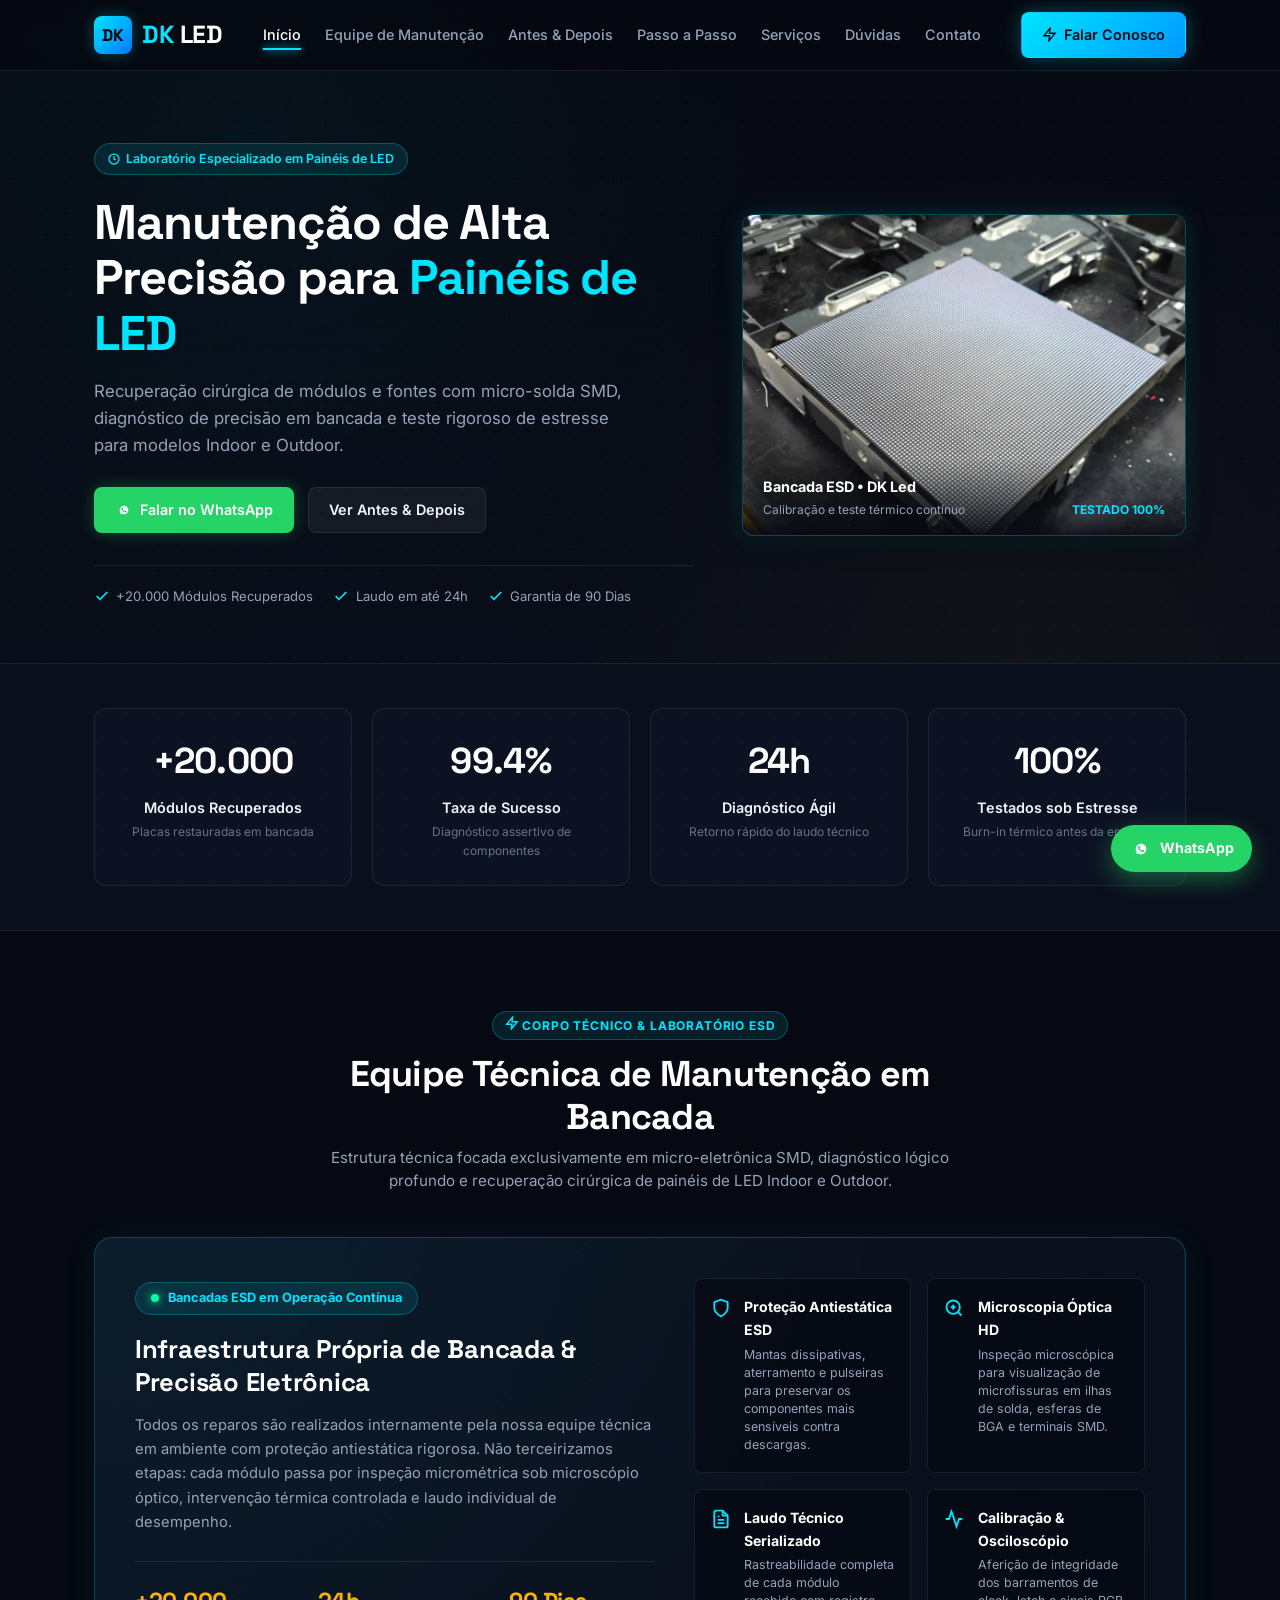
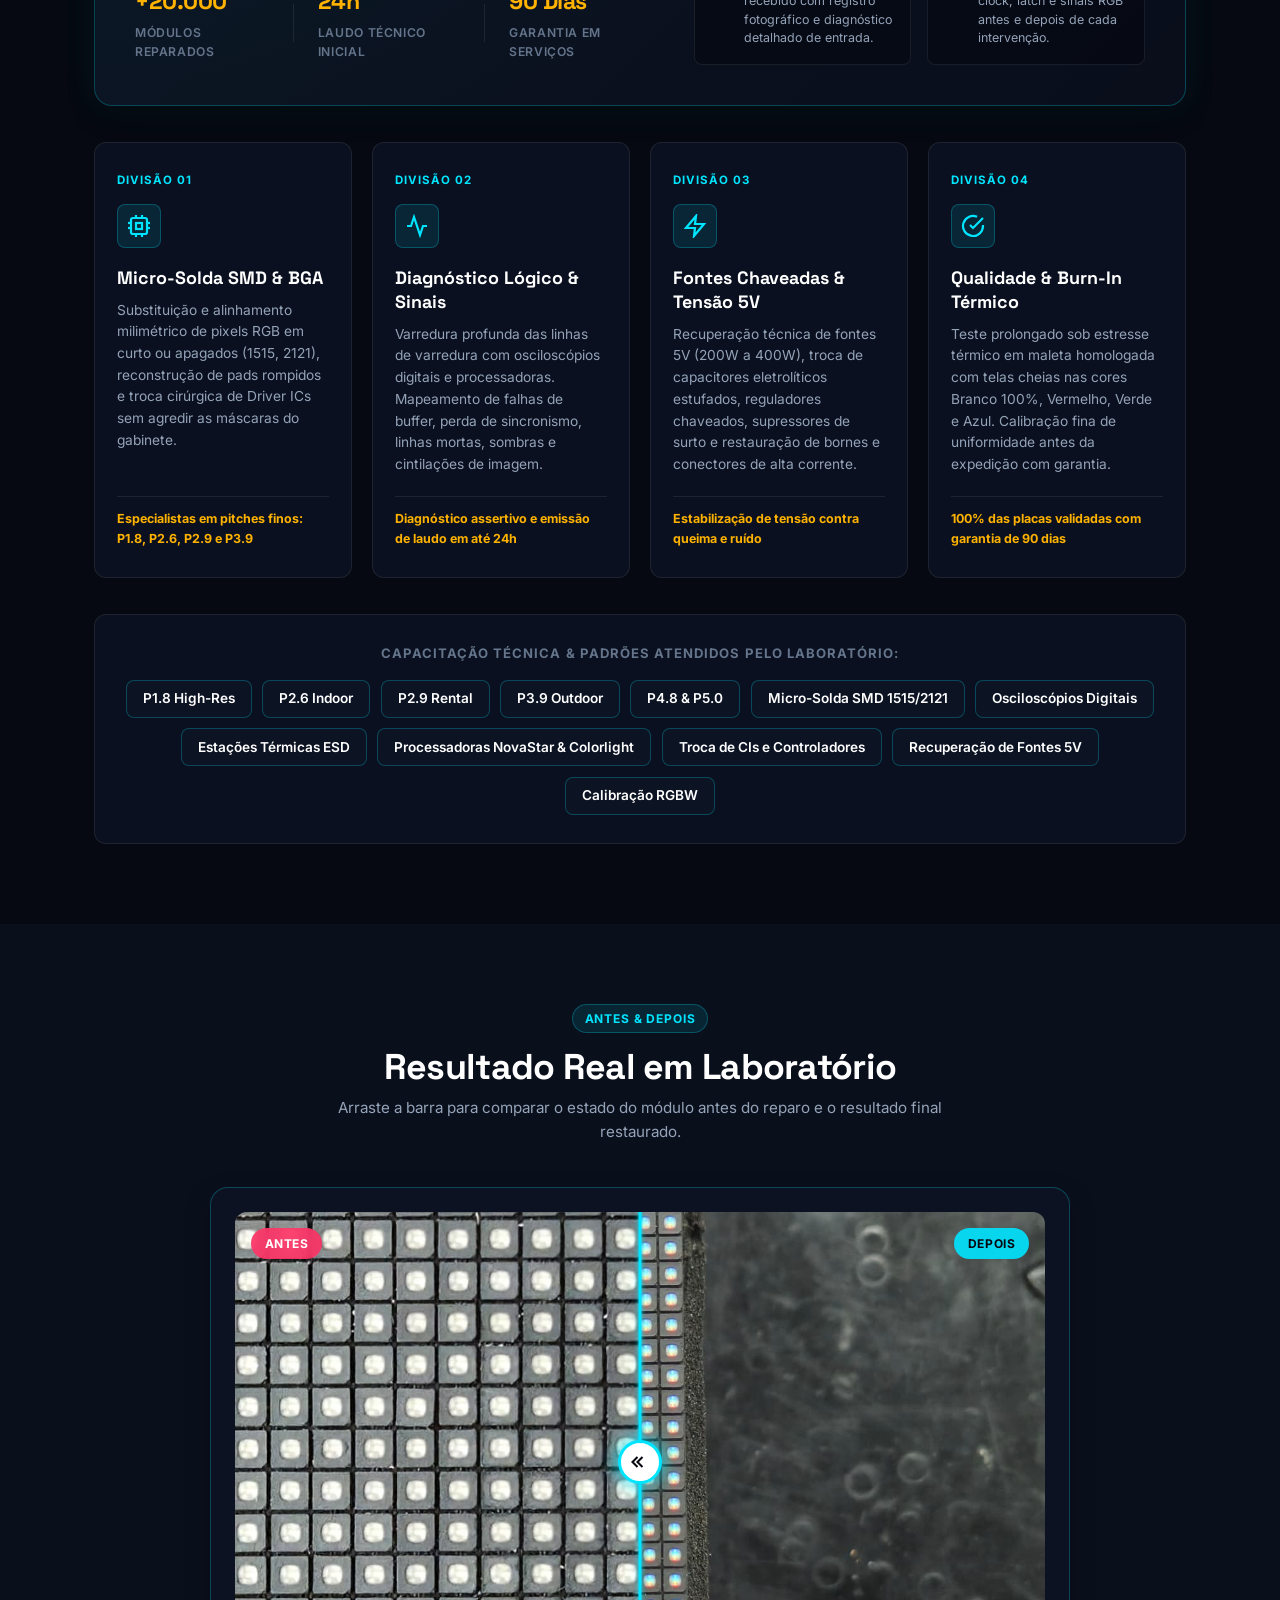
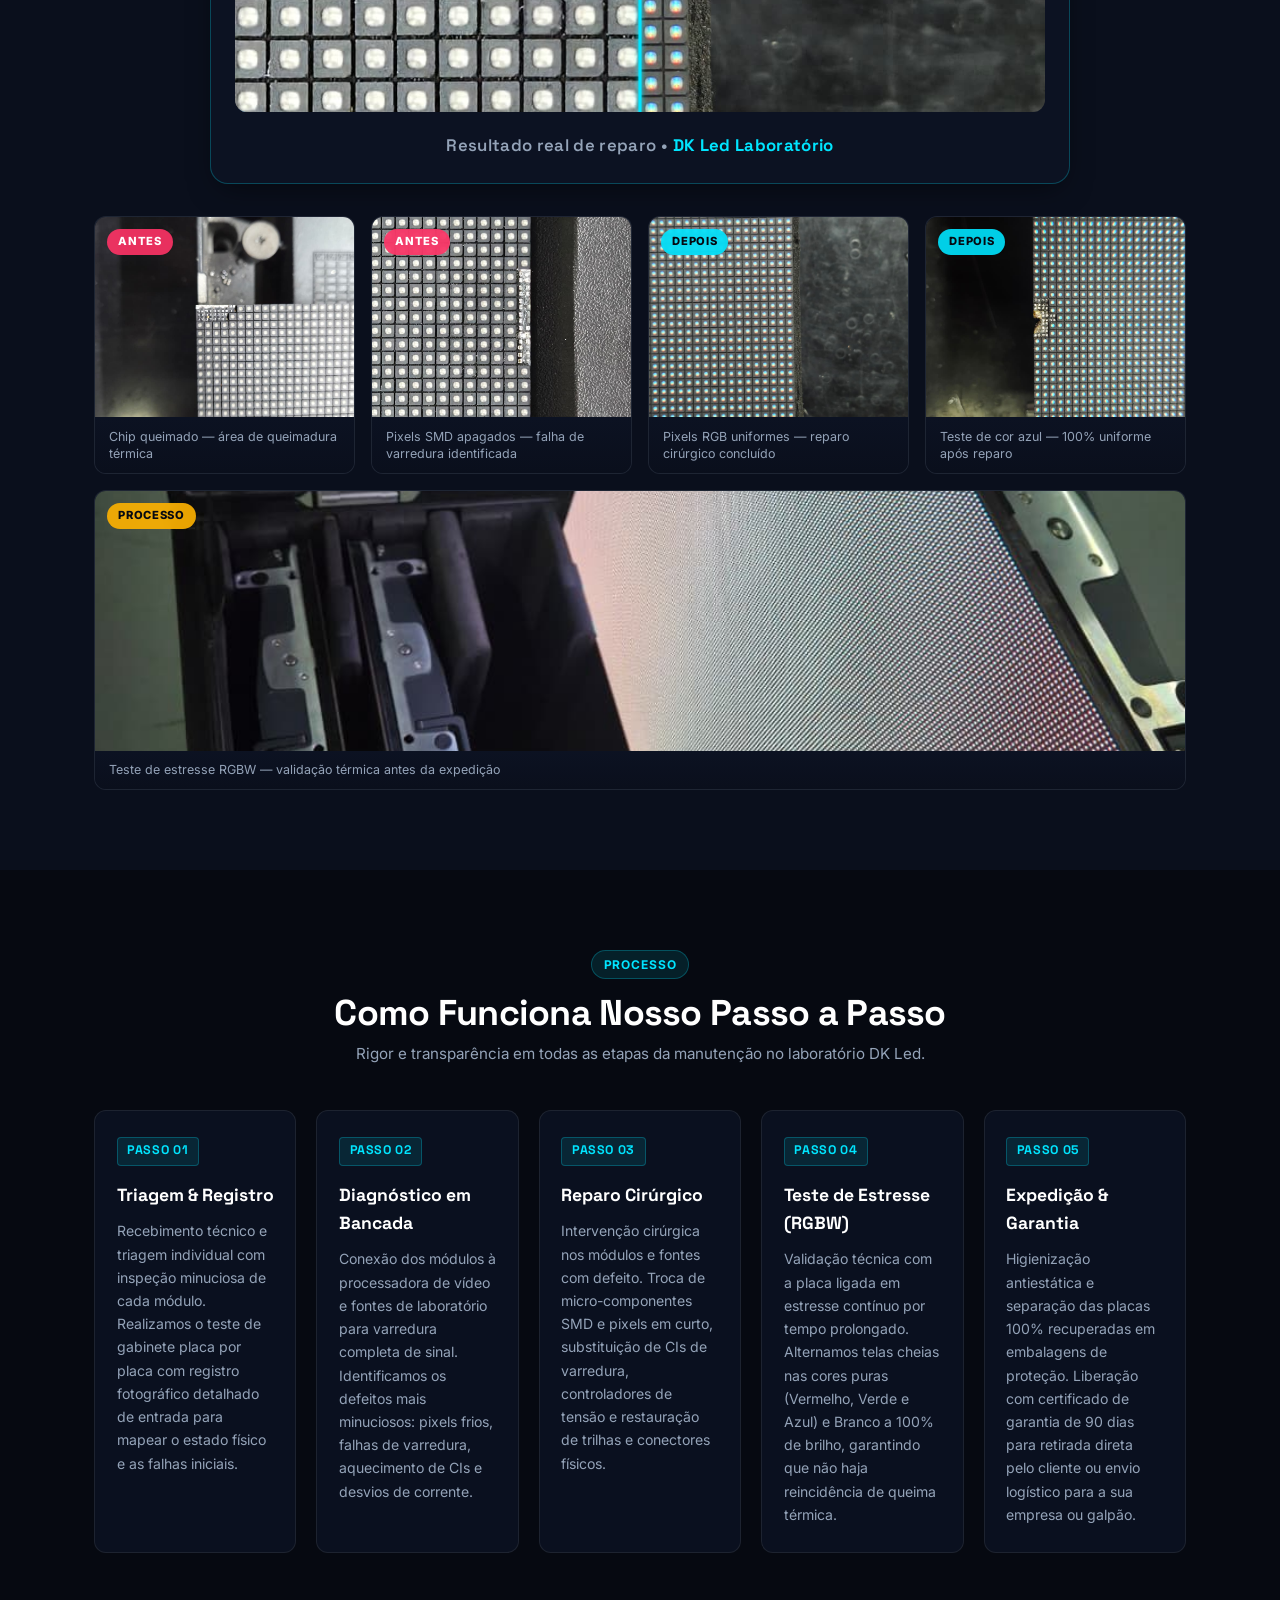
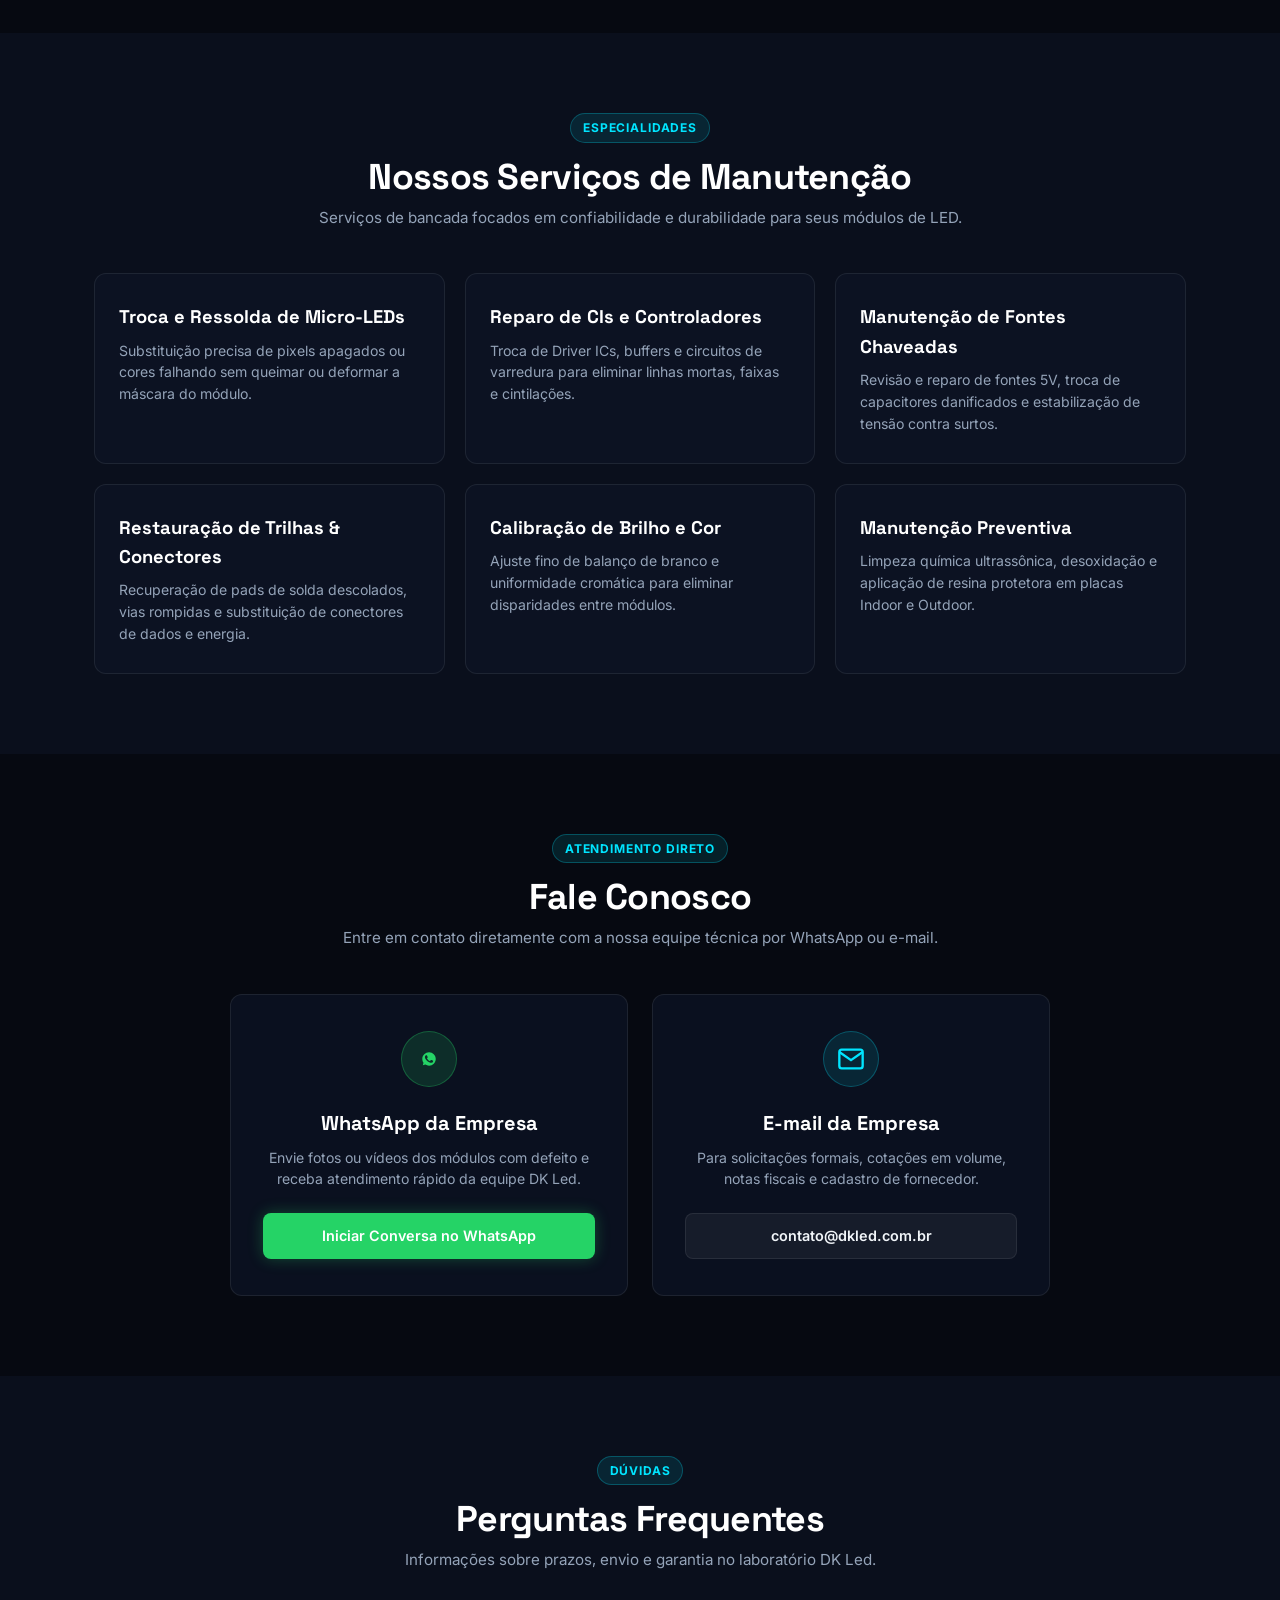
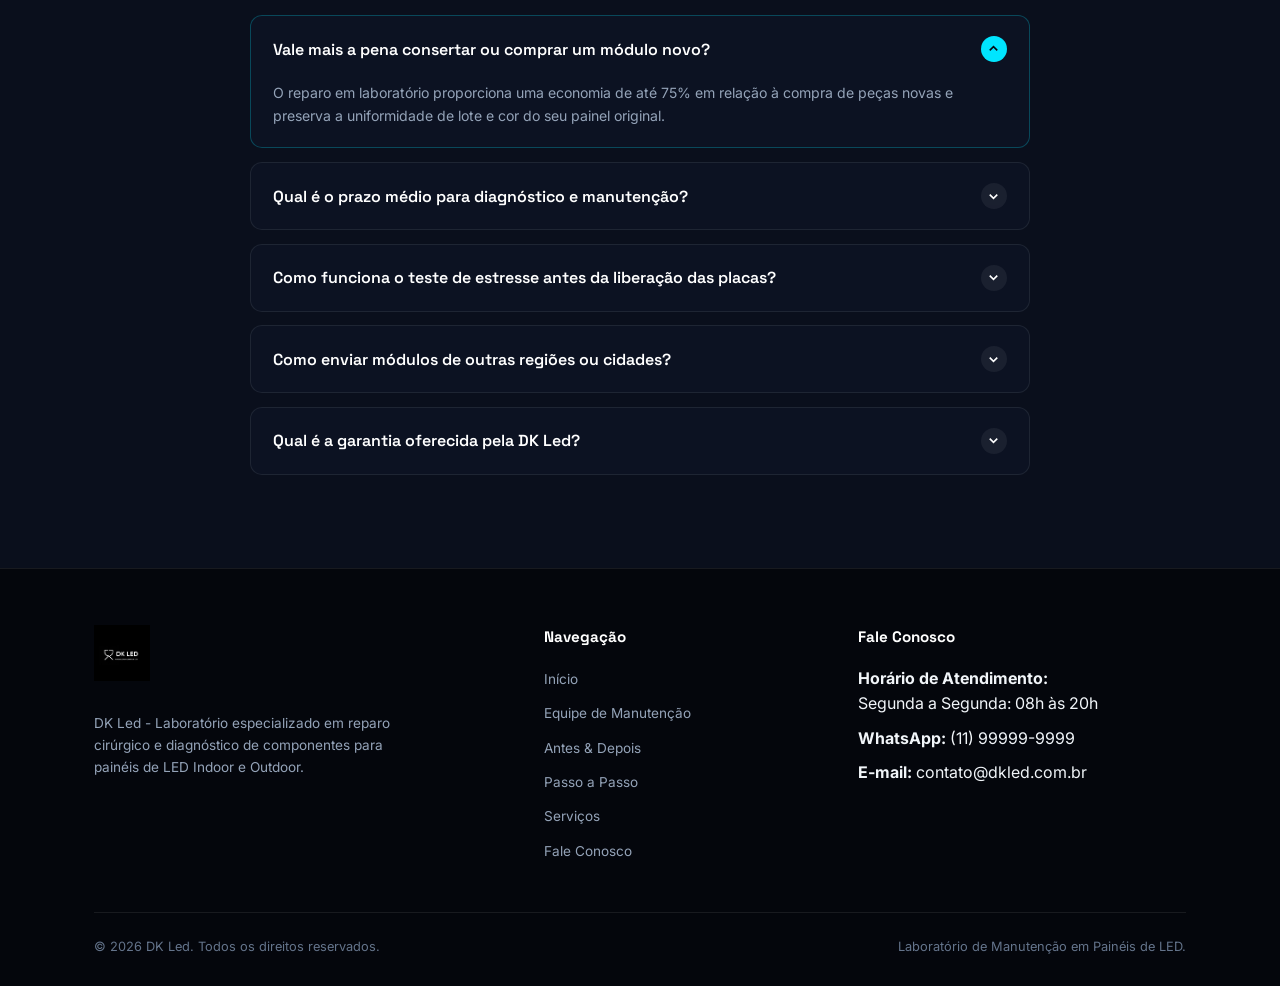
==== dkled-apresentacao.html @ 8b11e9df "feat: site DK Led - laboratorio de manutencao em paineis de LED" ====
<!DOCTYPE html>
<html lang="pt-BR">

<head>
  <meta charset="UTF-8">
  <meta name="viewport" content="width=device-width, initial-scale=1.0">
  <title>DK Led | Laboratório de Manutenção em Painéis de LED</title>

  <!-- SEO & Meta Tags -->
  <meta name="description"
    content="Laboratório especializado em manutenção de painéis de LED Indoor e Outdoor (P1.8, P2.6, P2.9, P3.9). Micro-solda SMD, troca de pixels e reparo de fontes com garantia.">
  <meta name="keywords"
    content="manutenção painel de led, conserto painel de led, reparo módulo led, troca smd led, time de tecnicos dk led, equipe tecnica painel led, reparo p2.9, reparo p3.9, led apagado">
  <meta name="author" content="DK Led">
  <meta property="og:title" content="DK Led | Manutenção em Painéis de LED">
  <meta property="og:description"
    content="Laboratório especializado em diagnóstico e recuperação de módulos de LED Indoor e Outdoor.">
  <meta property="og:image" content="[data-uri]">
  <meta property="og:type" content="website">

  <!-- Favicon real DK Led -->
  <link rel="icon" type="image/png" href="assets/img/logo-dk-simbolo.jpg">

  <!-- Stylesheet -->
  <style>
/* ==========================================================================
   DK LED - LABORATÓRIO DE MANUTENÇÃO DE PAINÉIS DE LED
   Design System & Clean Dark Tech Styling
   ========================================================================== */

@import url('https://fonts.googleapis.com/css2?family=Inter:wght@300;400;500;600;700;800&family=Space+Grotesk:wght@500;600;700&display=swap');

:root {
  /* Cores Principais */
  --bg-primary: #060911;
  --bg-secondary: #0a0f1c;
  --bg-tertiary: #0f172a;
  --bg-card: rgba(14, 21, 37, 0.7);
  --bg-card-hover: rgba(20, 31, 54, 0.85);
  
  /* Acentos */
  --cyan-primary: #00e5ff;
  --cyan-glow: rgba(0, 229, 255, 0.28);
  --cyan-subtle: rgba(0, 229, 255, 0.1);
  --amber-primary: #ffb300;
  --amber-glow: rgba(255, 179, 0, 0.25);
  --green-status: #00ff9d;
  
  /* Bordas */
  --border-subtle: rgba(255, 255, 255, 0.08);
  --border-cyan: rgba(0, 229, 255, 0.25);

  /* Tipografia */
  --font-sans: 'Inter', -apple-system, BlinkMacSystemFont, 'Segoe UI', Roboto, sans-serif;
  --font-display: 'Space Grotesk', -apple-system, sans-serif;

  --text-main: #f1f5f9;
  --text-muted: #94a3b8;
  --text-dim: #64748b;

  /* Layout */
  --container-max: 1140px;
  --radius-sm: 8px;
  --radius-md: 12px;
  --radius-lg: 18px;
  --radius-full: 9999px;

  /* Efeitos */
  --shadow-card: 0 10px 30px -10px rgba(0, 0, 0, 0.6);
  --glass-blur: blur(12px);
  --transition: 0.25s cubic-bezier(0.4, 0, 0.2, 1);
}

*, *::before, *::after {
  box-sizing: border-box;
  margin: 0;
  padding: 0;
}

html {
  scroll-behavior: smooth;
  font-size: 16px;
  color-scheme: dark;
}

body {
  background-color: var(--bg-primary);
  color: var(--text-main);
  font-family: var(--font-sans);
  line-height: 1.6;
  overflow-x: hidden;
  background-image: 
    radial-gradient(circle at 20% 15%, rgba(0, 229, 255, 0.04) 0%, transparent 40%),
    radial-gradient(circle at 80% 70%, rgba(255, 179, 0, 0.03) 0%, transparent 40%),
    linear-gradient(to bottom, #060911, #0a0f1c);
  background-attachment: fixed;
}

.pixel-grid-bg {
  position: absolute;
  inset: 0;
  background-image: radial-gradient(rgba(255, 255, 255, 0.04) 1px, transparent 1px);
  background-size: 28px 28px;
  pointer-events: none;
  opacity: 0.6;
}

img {
  max-width: 100%;
  height: auto;
  display: block;
}

a {
  color: inherit;
  text-decoration: none;
  transition: color var(--transition);
}

.container {
  width: 100%;
  max-width: var(--container-max);
  margin-inline: auto;
  padding-inline: 1.5rem;
}

/* Top Announcement Bar */
.top-bar {
  background: rgba(10, 15, 28, 0.95);
  border-bottom: 1px solid var(--border-subtle);
  font-size: 0.82rem;
  padding: 0.45rem 0;
  position: relative;
  z-index: 101;
}

.top-bar .container {
  display: flex;
  justify-content: space-between;
  align-items: center;
  flex-wrap: wrap;
  gap: 0.5rem;
}

.top-bar-badge {
  display: inline-flex;
  align-items: center;
  gap: 0.45rem;
  font-weight: 500;
  color: var(--text-muted);
}

.status-dot {
  width: 7px;
  height: 7px;
  border-radius: 50%;
  background-color: var(--green-status);
  box-shadow: 0 0 8px var(--green-status);
}

.top-bar-contact {
  display: flex;
  align-items: center;
  gap: 1.25rem;
}

.top-bar-contact a {
  display: inline-flex;
  align-items: center;
  gap: 0.35rem;
  color: var(--text-muted);
}

.top-bar-contact a:hover {
  color: var(--cyan-primary);
}

/* Header & Navbar */
.site-header {
  position: sticky;
  top: 0;
  z-index: 100;
  background: rgba(6, 9, 17, 0.85);
  backdrop-filter: var(--glass-blur);
  -webkit-backdrop-filter: var(--glass-blur);
  border-bottom: 1px solid var(--border-subtle);
}

.navbar {
  display: flex;
  align-items: center;
  justify-content: space-between;
  height: 70px;
}

.brand-logo {
  display: flex;
  align-items: center;
  gap: 0.65rem;
  font-family: var(--font-display);
  font-size: 1.55rem;
  font-weight: 800;
  letter-spacing: -0.02em;
}

.brand-icon {
  display: flex;
  align-items: center;
  justify-content: center;
  width: 38px;
  height: 38px;
  background: linear-gradient(135deg, #00e5ff 0%, #0077ff 100%);
  border-radius: var(--radius-sm);
  box-shadow: 0 0 15px var(--cyan-glow);
  color: #000;
  font-weight: 900;
  font-size: 1.05rem;
}

.brand-text {
  color: #ffffff;
}

.brand-text span {
  color: var(--cyan-primary);
}

.nav-menu {
  display: flex;
  align-items: center;
  gap: 1.5rem;
  list-style: none;
}

.nav-link {
  font-size: 0.9rem;
  font-weight: 500;
  color: var(--text-muted);
  position: relative;
  padding: 0.4rem 0;
}

.nav-link:hover, .nav-link.active {
  color: #ffffff;
}

.nav-link::after {
  content: '';
  position: absolute;
  bottom: 0;
  left: 0;
  width: 0;
  height: 2px;
  background: var(--cyan-primary);
  box-shadow: 0 0 8px var(--cyan-primary);
  transition: width var(--transition);
}

.nav-link:hover::after, .nav-link.active::after {
  width: 100%;
}

.btn {
  display: inline-flex;
  align-items: center;
  justify-content: center;
  gap: 0.45rem;
  padding: 0.65rem 1.25rem;
  border-radius: var(--radius-sm);
  font-weight: 600;
  font-size: 0.9rem;
  cursor: pointer;
  transition: all var(--transition);
  border: 1px solid transparent;
  white-space: nowrap;
}

.btn-primary {
  background: linear-gradient(135deg, var(--cyan-primary), #0099ff);
  color: #060911;
  box-shadow: 0 0 20px var(--cyan-glow);
}

.btn-primary:hover {
  transform: translateY(-2px);
  box-shadow: 0 0 25px rgba(0, 229, 255, 0.45);
  color: #000;
}

.btn-secondary {
  background: rgba(255, 255, 255, 0.05);
  color: var(--text-main);
  border: 1px solid var(--border-subtle);
}

.btn-secondary:hover {
  background: rgba(255, 255, 255, 0.09);
  border-color: var(--border-cyan);
  color: #ffffff;
  transform: translateY(-2px);
}

.btn-whatsapp {
  background: #25d366;
  color: #ffffff;
  box-shadow: 0 0 15px rgba(37, 211, 102, 0.3);
}

.btn-whatsapp:hover {
  background: #20ba5a;
  transform: translateY(-2px);
  box-shadow: 0 0 25px rgba(37, 211, 102, 0.5);
}

.menu-toggle {
  display: none;
  background: transparent;
  border: none;
  color: var(--text-main);
  font-size: 1.5rem;
  cursor: pointer;
  padding: 0.5rem;
}

/* Hero Section (Limpa e Direta) */
.hero-clean {
  position: relative;
  padding: 4.5rem 0 3.5rem;
  overflow: hidden;
}

.hero-grid-clean {
  display: grid;
  grid-template-columns: 1.15fr 0.85fr;
  gap: 3rem;
  align-items: center;
}

.hero-tag {
  display: inline-flex;
  align-items: center;
  gap: 0.4rem;
  background: var(--cyan-subtle);
  border: 1px solid var(--border-cyan);
  padding: 0.3rem 0.8rem;
  border-radius: var(--radius-full);
  font-size: 0.78rem;
  font-weight: 600;
  color: var(--cyan-primary);
  margin-bottom: 1.25rem;
}

.hero-clean-title {
  font-family: var(--font-display);
  font-size: clamp(2rem, 3.8vw, 3.1rem);
  line-height: 1.15;
  font-weight: 800;
  color: #ffffff;
  margin-bottom: 1rem;
  letter-spacing: -0.02em;
}

.hero-clean-title span {
  color: var(--cyan-primary);
}

.hero-clean-subtitle {
  font-size: 1.05rem;
  color: var(--text-muted);
  margin-bottom: 1.75rem;
  line-height: 1.6;
  max-width: 540px;
}

.hero-clean-actions {
  display: flex;
  align-items: center;
  gap: 0.85rem;
  flex-wrap: wrap;
  margin-bottom: 2rem;
}

.hero-badges-row {
  display: flex;
  flex-wrap: wrap;
  gap: 1.25rem;
  padding-top: 1.25rem;
  border-top: 1px solid var(--border-subtle);
  font-size: 0.82rem;
  color: var(--text-muted);
}

.hero-badge-item {
  display: flex;
  align-items: center;
  gap: 0.4rem;
}

.hero-badge-item svg {
  color: var(--cyan-primary);
  flex-shrink: 0;
}

.hero-image-box {
  position: relative;
  border-radius: var(--radius-md);
  overflow: hidden;
  border: 1px solid var(--border-cyan);
  box-shadow: var(--shadow-card), 0 0 25px rgba(0, 229, 255, 0.15);
  background: var(--bg-card);
}

.hero-image-box img {
  width: 100%;
  height: 320px;
  object-fit: cover;
}

.hero-image-caption {
  position: absolute;
  bottom: 0;
  inset-inline: 0;
  background: linear-gradient(to top, rgba(6, 9, 17, 0.95), transparent);
  padding: 1rem 1.25rem;
  display: flex;
  justify-content: space-between;
  align-items: flex-end;
}

/* ── Logo real na Navbar ── */
.brand-icon-img {
  background: transparent;
  box-shadow: none;
  border: none;
  padding: 2px;
}

.brand-logo-img {
  width: 34px;
  height: 34px;
  object-fit: contain;
  /* Inverte preto→branco para ficar visível no fundo escuro */
  filter: invert(1) brightness(1.1);
  display: block;
}

/* ── Vídeo da logo animada no Hero ── */
.hero-logo-video-box {
  background: var(--bg-card);
  border: 1px solid var(--border-cyan);
  border-radius: var(--radius-md);
  box-shadow: var(--shadow-card), 0 0 30px rgba(0, 229, 255, 0.18);
  overflow: hidden;
  margin-bottom: 1rem;
  display: flex;
  align-items: center;
  justify-content: center;
  padding: 1rem;
  /* Inverte para combinar com tema escuro */
  filter: invert(1) brightness(1.05) contrast(0.9);
}

.hero-logo-video {
  width: 100%;
  max-height: 140px;
  object-fit: contain;
  display: block;
}

/* ── Logo completa no Footer ── */
.footer-logo-link {
  display: inline-block;
  margin-bottom: 0.75rem;
}

.footer-logo-img {
  height: 56px;
  width: auto;
  object-fit: contain;
  /* Inverte para tema escuro */
  filter: invert(1) brightness(1.05);
  display: block;
}


/* Metrics Section */
.metrics-section {
  padding: 2.75rem 0;
  background: var(--bg-secondary);
  border-block: 1px solid var(--border-subtle);
}

.metrics-grid {
  display: grid;
  grid-template-columns: repeat(auto-fit, minmax(220px, 1fr));
  gap: 1.25rem;
}

.metric-card {
  background: var(--bg-card);
  border: 1px solid var(--border-subtle);
  border-radius: var(--radius-md);
  padding: 1.5rem 1.25rem;
  text-align: center;
  transition: all var(--transition);
}

.metric-card:hover {
  transform: translateY(-3px);
  border-color: var(--border-cyan);
}

.metric-number {
  font-family: var(--font-display);
  font-size: 2.25rem;
  font-weight: 800;
  color: #ffffff;
  margin-bottom: 0.35rem;
  letter-spacing: -0.02em;
}

.metric-number span {
  color: var(--cyan-primary);
}

.metric-label {
  font-size: 0.9rem;
  font-weight: 600;
  color: var(--text-main);
  margin-bottom: 0.2rem;
}

.metric-sublabel {
  font-size: 0.75rem;
  color: var(--text-dim);
}

/* Section Header (Padrão) */
.section-header {
  text-align: center;
  max-width: 680px;
  margin-inline: auto;
  margin-bottom: 2.75rem;
}

.section-tag {
  display: inline-block;
  background: var(--cyan-subtle);
  border: 1px solid var(--border-cyan);
  color: var(--cyan-primary);
  font-size: 0.75rem;
  font-weight: 700;
  text-transform: uppercase;
  letter-spacing: 0.07em;
  padding: 0.25rem 0.75rem;
  border-radius: var(--radius-full);
  margin-bottom: 0.75rem;
}

.section-title {
  font-family: var(--font-display);
  font-size: clamp(1.75rem, 2.8vw, 2.35rem);
  font-weight: 700;
  letter-spacing: -0.02em;
  color: #ffffff;
  margin-bottom: 0.5rem;
  line-height: 1.2;
}

.section-description {
  font-size: 0.95rem;
  color: var(--text-muted);
  line-height: 1.55;
}

/* ── Team & Maintenance Lab Section (Equipe de Manutenção em Bancada) ── */
.team-section {
  padding: 5rem 0;
  position: relative;
}

/* Dashboard Central do Laboratório (Cockpit Operacional Sem Imagem) */
.lab-dashboard-card {
  background: linear-gradient(135deg, rgba(14, 21, 37, 0.85) 0%, rgba(10, 15, 28, 0.95) 100%);
  border: 1px solid var(--border-cyan);
  border-radius: var(--radius-lg);
  padding: 2.5rem;
  box-shadow: var(--shadow-card), 0 0 35px rgba(0, 229, 255, 0.08);
  margin-bottom: 2.25rem;
  display: grid;
  grid-template-columns: 1.15fr 1fr;
  gap: 2.5rem;
  align-items: center;
  position: relative;
  overflow: hidden;
  transition: border-color var(--transition), box-shadow var(--transition);
}

.lab-dashboard-card::before {
  content: '';
  position: absolute;
  top: -50%;
  left: -20%;
  width: 140%;
  height: 200%;
  background: radial-gradient(circle at 20% 20%, rgba(0, 229, 255, 0.05) 0%, transparent 50%);
  pointer-events: none;
}

.lab-dashboard-card:hover {
  border-color: rgba(0, 229, 255, 0.45);
  box-shadow: var(--shadow-card), 0 0 45px rgba(0, 229, 255, 0.15);
}

.lab-dashboard-main {
  position: relative;
  z-index: 1;
}

.lab-live-badge {
  display: inline-flex;
  align-items: center;
  gap: 0.55rem;
  background: var(--cyan-subtle);
  border: 1px solid var(--border-cyan);
  border-radius: var(--radius-full);
  padding: 0.35rem 0.95rem;
  font-size: 0.8rem;
  font-weight: 700;
  color: var(--cyan-primary);
  margin-bottom: 1.1rem;
}

.pulse-indicator {
  width: 8px;
  height: 8px;
  border-radius: 50%;
  background: var(--green-status);
  box-shadow: 0 0 10px var(--green-status);
  display: inline-block;
  animation: pulseGreen 2s infinite;
}

@keyframes pulseGreen {
  0% {
    transform: scale(0.95);
    box-shadow: 0 0 0 0 rgba(0, 255, 157, 0.7);
  }
  70% {
    transform: scale(1);
    box-shadow: 0 0 0 8px rgba(0, 255, 157, 0);
  }
  100% {
    transform: scale(0.95);
    box-shadow: 0 0 0 0 rgba(0, 255, 157, 0);
  }
}

.lab-dashboard-title {
  font-family: var(--font-display);
  font-size: 1.6rem;
  font-weight: 700;
  color: #ffffff;
  line-height: 1.3;
  margin-bottom: 0.85rem;
  letter-spacing: -0.01em;
}

.lab-dashboard-desc {
  font-size: 0.92rem;
  color: var(--text-muted);
  line-height: 1.65;
  margin-bottom: 1.65rem;
}

.lab-dashboard-metrics {
  display: flex;
  align-items: center;
  gap: 1.5rem;
  padding-top: 1.35rem;
  border-top: 1px solid var(--border-subtle);
}

.lab-metric-item {
  display: flex;
  flex-direction: column;
}

.lab-metric-value {
  font-family: var(--font-display);
  font-size: 1.45rem;
  font-weight: 700;
  color: var(--amber-primary);
  letter-spacing: -0.02em;
}

.lab-metric-label {
  font-size: 0.76rem;
  color: var(--text-dim);
  text-transform: uppercase;
  letter-spacing: 0.05em;
  font-weight: 600;
  margin-top: 0.15rem;
}

.lab-metric-sep {
  width: 1px;
  height: 38px;
  background: var(--border-subtle);
}

/* Grid de Protocolos do Laboratório */
.lab-protocols-grid {
  display: grid;
  grid-template-columns: 1fr 1fr;
  gap: 1rem;
  position: relative;
  z-index: 1;
}

.protocol-card {
  background: rgba(6, 9, 17, 0.65);
  border: 1px solid var(--border-subtle);
  border-radius: var(--radius-sm);
  padding: 1.1rem 1rem;
  display: flex;
  gap: 0.85rem;
  align-items: flex-start;
  transition: all var(--transition);
}

.protocol-card:hover {
  border-color: var(--cyan-primary);
  background: rgba(0, 229, 255, 0.04);
  transform: translateY(-2px);
}

.protocol-icon {
  color: var(--cyan-primary);
  flex-shrink: 0;
  margin-top: 2px;
}

.protocol-title {
  font-size: 0.88rem;
  font-weight: 700;
  color: #ffffff;
  margin-bottom: 0.25rem;
}

.protocol-desc {
  font-size: 0.78rem;
  color: var(--text-muted);
  line-height: 1.45;
  margin: 0;
}

/* ── 4 Divisões Especializadas da Equipe ── */
.team-divisions-grid {
  display: grid;
  grid-template-columns: repeat(4, 1fr);
  gap: 1.25rem;
  margin-bottom: 2.25rem;
}

.division-card {
  background: var(--bg-card);
  border: 1px solid var(--border-subtle);
  border-radius: var(--radius-md);
  padding: 1.75rem 1.4rem;
  display: flex;
  flex-direction: column;
  transition: all var(--transition);
  position: relative;
}

.division-card:hover {
  background: var(--bg-card-hover);
  border-color: var(--cyan-primary);
  transform: translateY(-4px);
  box-shadow: 0 12px 30px rgba(0, 229, 255, 0.12);
}

.division-badge {
  font-size: 0.72rem;
  font-weight: 700;
  text-transform: uppercase;
  letter-spacing: 0.08em;
  color: var(--cyan-primary);
  margin-bottom: 0.9rem;
}

.division-icon {
  width: 44px;
  height: 44px;
  border-radius: var(--radius-sm);
  background: var(--cyan-subtle);
  border: 1px solid var(--border-cyan);
  color: var(--cyan-primary);
  display: flex;
  align-items: center;
  justify-content: center;
  margin-bottom: 1.1rem;
  transition: all var(--transition);
}

.division-card:hover .division-icon {
  background: var(--cyan-primary);
  color: var(--bg-primary);
  transform: scale(1.05);
}

.division-title {
  font-family: var(--font-display);
  font-size: 1.12rem;
  font-weight: 700;
  color: #ffffff;
  margin-bottom: 0.6rem;
  line-height: 1.35;
}

.division-desc {
  font-size: 0.86rem;
  color: var(--text-muted);
  line-height: 1.58;
  margin-bottom: 1.25rem;
  flex-grow: 1;
}

.division-tag-info {
  font-size: 0.78rem;
  font-weight: 700;
  color: var(--amber-primary);
  padding-top: 0.75rem;
  border-top: 1px solid rgba(255, 255, 255, 0.08);
}

/* ── Competências & Tecnologias ── */
.team-competencies-box {
  background: var(--bg-card);
  border: 1px solid var(--border-subtle);
  border-radius: var(--radius-md);
  padding: 1.75rem 1.5rem;
  text-align: center;
}

.competencies-title {
  font-size: 0.82rem;
  text-transform: uppercase;
  letter-spacing: 0.08em;
  color: var(--text-dim);
  font-weight: 700;
  margin-bottom: 1rem;
}

.competencies-tags {
  display: flex;
  flex-wrap: wrap;
  justify-content: center;
  gap: 0.65rem;
}

.comp-tag {
  background: rgba(14, 21, 37, 0.85);
  border: 1px solid var(--border-cyan);
  padding: 0.45rem 1rem;
  border-radius: var(--radius-sm);
  font-size: 0.85rem;
  font-weight: 600;
  color: #ffffff;
  transition: all var(--transition);
}

.comp-tag:hover {
  background: var(--cyan-subtle);
  border-color: var(--cyan-primary);
  transform: translateY(-2px);
}

/* Before & After Section (Invertido: Antes na Esquerda, Depois na Direita) */
.comparison-section {
  padding: 5rem 0;
  background: var(--bg-secondary);
  position: relative;
}

.comparison-card {
  max-width: 860px;
  margin-inline: auto;
  background: var(--bg-card);
  border: 1px solid var(--border-cyan);
  border-radius: var(--radius-lg);
  padding: 1.5rem;
  box-shadow: var(--shadow-card);
}

.comparison-slider-container {
  position: relative;
  width: 100%;
  aspect-ratio: 4/3;
  max-height: 500px;
  overflow: hidden;
  border-radius: var(--radius-md);
  user-select: none;
  cursor: col-resize;
}

/* Base Image: DEPOIS (visível no lado direito) */
.comparison-base-after {
  position: absolute;
  top: 0;
  left: 0;
  width: 100%;
  height: 100%;
  object-fit: cover;
  pointer-events: none;
  z-index: 1;
}

/* Imagem ANTES - mesmas dimensões da DEPOIS, clip-path corta no eixo X */
.comparison-img-antes {
  position: absolute;
  top: 0;
  left: 0;
  width: 100%;
  height: 100%;
  object-fit: cover;
  pointer-events: none;
  z-index: 2;
  /* clip-path inicial: mostra apenas a metade esquerda */
  clip-path: inset(0 50% 0 0);
  /* Linha divisória via box-shadow no lado direito do clip */
}

/* Linha divisória vertical controlada por JS */
.comparison-divider {
  position: absolute;
  top: 0;
  left: 50%;
  width: 3px;
  height: 100%;
  background: var(--cyan-primary);
  box-shadow: 0 0 14px var(--cyan-glow), 0 0 4px var(--cyan-primary);
  z-index: 6;
  transform: translateX(-50%);
  pointer-events: none;
}

/* Badges: ANTES na Esquerda, DEPOIS na Direita */
.badge-comparison {
  position: absolute;
  top: 1rem;
  padding: 0.35rem 0.85rem;
  border-radius: var(--radius-full);
  font-size: 0.75rem;
  font-weight: 700;
  letter-spacing: 0.05em;
  z-index: 5;
  backdrop-filter: blur(8px);
}

.badge-antes {
  left: 1rem;
  background: rgba(255, 51, 102, 0.9);
  color: #ffffff;
  /* Garante que o badge ANTES fica sempre visível mesmo quando slider vai para a direita */
  z-index: 10;
}

.badge-depois {
  right: 1rem;
  background: rgba(0, 229, 255, 0.9);
  color: #060911;
  z-index: 10;
}

/* Handle Control */
.comparison-handle {
  position: absolute;
  top: 50%;
  left: 50%;
  transform: translate(-50%, -50%);
  width: 44px;
  height: 44px;
  background: #ffffff;
  border: 3px solid var(--cyan-primary);
  border-radius: 50%;
  z-index: 10;
  display: flex;
  align-items: center;
  justify-content: center;
  color: #060911;
  box-shadow: 0 0 20px var(--cyan-primary);
  pointer-events: none;
}

/* Rodapé do slider */
.comparison-model-footer {
  margin-top: 1.25rem;
  text-align: center;
  font-family: var(--font-display);
  font-size: 1.05rem;
  font-weight: 600;
  color: var(--text-muted);
  letter-spacing: 0.02em;
}

.comparison-model-footer span {
  color: var(--cyan-primary);
  font-weight: 700;
}

/* Galeria de Fotos Reais do Laboratório */
.lab-gallery-grid {
  display: grid;
  grid-template-columns: repeat(4, 1fr);
  gap: 1rem;
  margin-top: 2rem;
}

.lab-gallery-wide {
  grid-column: span 4;
}

.lab-gallery-item {
  position: relative;
  border-radius: var(--radius-md);
  overflow: hidden;
  border: 1px solid var(--border-subtle);
  background: var(--bg-card);
  transition: all var(--transition);
  cursor: default;
}

.lab-gallery-item:hover {
  border-color: var(--border-cyan);
  transform: translateY(-3px);
  box-shadow: 0 10px 25px rgba(0, 0, 0, 0.5);
}

.lab-gallery-item img {
  width: 100%;
  height: 200px;
  object-fit: cover;
  display: block;
  transition: transform 0.4s ease;
}

.lab-gallery-wide img {
  height: 260px;
  object-fit: cover;
}

.lab-gallery-item:hover img {
  transform: scale(1.04);
}

.lab-gallery-badge {
  position: absolute;
  top: 0.75rem;
  left: 0.75rem;
  z-index: 5;
  padding: 0.25rem 0.7rem;
  border-radius: var(--radius-full);
  font-size: 0.7rem;
  font-weight: 800;
  letter-spacing: 0.06em;
  backdrop-filter: blur(8px);
}

.badge-antes-sm {
  background: rgba(255, 51, 102, 0.9);
  color: #ffffff;
}

.badge-depois-sm {
  background: rgba(0, 229, 255, 0.9);
  color: #060911;
}

.badge-processo-sm {
  background: rgba(255, 179, 0, 0.9);
  color: #060911;
}

.lab-gallery-caption {
  padding: 0.65rem 0.9rem;
  font-size: 0.78rem;
  color: var(--text-muted);
  line-height: 1.4;
  background: linear-gradient(to top, var(--bg-secondary), transparent);
}

/* Passo a Passo (5 Etapas) */
.process-section {
  padding: 5rem 0;
  position: relative;
}

.process-steps-clean {
  display: grid;
  grid-template-columns: repeat(auto-fit, minmax(200px, 1fr));
  gap: 1.25rem;
}

.step-card-clean {
  background: var(--bg-card);
  border: 1px solid var(--border-subtle);
  border-radius: var(--radius-md);
  padding: 1.65rem 1.35rem;
  transition: all var(--transition);
  display: flex;
  flex-direction: column;
}

.step-card-clean:hover {
  border-color: var(--border-cyan);
  transform: translateY(-3px);
  box-shadow: 0 10px 25px rgba(0, 0, 0, 0.4);
}

.step-tag-num {
  font-family: var(--font-display);
  font-size: 0.78rem;
  font-weight: 800;
  color: var(--cyan-primary);
  background: var(--cyan-subtle);
  border: 1px solid var(--border-cyan);
  display: inline-block;
  align-self: flex-start;
  padding: 0.2rem 0.6rem;
  border-radius: 4px;
  margin-bottom: 0.95rem;
  letter-spacing: 0.05em;
}

.step-title-clean {
  font-family: var(--font-display);
  font-size: 1.1rem;
  font-weight: 700;
  color: #ffffff;
  margin-bottom: 0.65rem;
}

.step-desc-clean {
  font-size: 0.88rem;
  color: var(--text-muted);
  line-height: 1.65;
  flex-grow: 1;
}

/* Services Section */
.services-section {
  padding: 5rem 0;
  background: var(--bg-secondary);
}

.services-grid-clean {
  display: grid;
  grid-template-columns: repeat(auto-fit, minmax(310px, 1fr));
  gap: 1.25rem;
}

.service-card-clean {
  background: var(--bg-card);
  border: 1px solid var(--border-subtle);
  border-radius: var(--radius-md);
  padding: 1.75rem 1.5rem;
  transition: all var(--transition);
}

.service-card-clean:hover {
  border-color: var(--border-cyan);
  transform: translateY(-3px);
}

.service-title-clean {
  font-family: var(--font-display);
  font-size: 1.15rem;
  font-weight: 700;
  color: #ffffff;
  margin-bottom: 0.5rem;
}

.service-desc-clean {
  font-size: 0.88rem;
  color: var(--text-muted);
  line-height: 1.55;
}

/* Contact Hub (Direto: WhatsApp e Email) */
.contact-hub-section {
  padding: 5rem 0;
  position: relative;
}

.contact-cards-grid {
  display: grid;
  grid-template-columns: 1fr 1fr;
  gap: 1.5rem;
  max-width: 820px;
  margin-inline: auto;
}

.contact-box {
  background: var(--bg-card);
  border: 1px solid var(--border-subtle);
  border-radius: var(--radius-md);
  padding: 2.25rem 2rem;
  text-align: center;
  transition: all var(--transition);
}

.contact-box:hover {
  border-color: var(--border-cyan);
  transform: translateY(-4px);
}

.contact-box-icon {
  width: 56px;
  height: 56px;
  border-radius: 50%;
  margin-inline: auto;
  margin-bottom: 1.25rem;
  display: flex;
  align-items: center;
  justify-content: center;
}

.icon-wa {
  background: rgba(37, 211, 102, 0.15);
  color: #25d366;
  border: 1px solid rgba(37, 211, 102, 0.3);
}

.icon-mail {
  background: var(--cyan-subtle);
  color: var(--cyan-primary);
  border: 1px solid var(--border-cyan);
}

.contact-box-title {
  font-family: var(--font-display);
  font-size: 1.25rem;
  font-weight: 700;
  color: #ffffff;
  margin-bottom: 0.5rem;
}

.contact-box-desc {
  font-size: 0.88rem;
  color: var(--text-muted);
  margin-bottom: 1.5rem;
  line-height: 1.5;
}

/* FAQ Section */
.faq-section {
  padding: 5rem 0;
  background: var(--bg-secondary);
}

.faq-accordion {
  max-width: 780px;
  margin-inline: auto;
}

.faq-item {
  background: var(--bg-card);
  border: 1px solid var(--border-subtle);
  border-radius: var(--radius-md);
  margin-bottom: 0.85rem;
  overflow: hidden;
  transition: border-color var(--transition);
}

.faq-item.active {
  border-color: var(--border-cyan);
}

.faq-question {
  width: 100%;
  padding: 1.25rem 1.4rem;
  background: transparent;
  border: none;
  display: flex;
  justify-content: space-between;
  align-items: center;
  font-family: var(--font-display);
  font-size: 1rem;
  font-weight: 600;
  color: #ffffff;
  cursor: pointer;
  text-align: left;
  gap: 1rem;
}

.faq-icon {
  width: 26px;
  height: 26px;
  border-radius: 50%;
  background: rgba(255, 255, 255, 0.06);
  display: flex;
  align-items: center;
  justify-content: center;
  flex-shrink: 0;
  transition: transform var(--transition);
}

.faq-item.active .faq-icon {
  transform: rotate(180deg);
  background: var(--cyan-primary);
  color: #060911;
}

.faq-answer {
  max-height: 0;
  overflow: hidden;
  transition: max-height 0.35s ease-out;
  padding-inline: 1.4rem;
}

.faq-item.active .faq-answer {
  max-height: 300px;
  padding-bottom: 1.25rem;
}

.faq-answer p {
  font-size: 0.88rem;
  color: var(--text-muted);
  line-height: 1.6;
}

/* Footer */
.site-footer {
  background: #04060c;
  border-top: 1px solid var(--border-subtle);
  padding: 3.5rem 0 1.75rem;
}

.footer-grid-clean {
  display: grid;
  grid-template-columns: 1.5fr 1fr 1.2fr;
  gap: 2.5rem;
  margin-bottom: 2.5rem;
}

.footer-brand p {
  font-size: 0.85rem;
  color: var(--text-muted);
  line-height: 1.6;
  margin-top: 0.75rem;
  max-width: 320px;
}

.footer-title {
  font-family: var(--font-display);
  font-size: 0.95rem;
  font-weight: 700;
  color: #ffffff;
  margin-bottom: 1rem;
}

.footer-links {
  list-style: none;
}

.footer-links li {
  margin-bottom: 0.55rem;
}

.footer-links a {
  font-size: 0.85rem;
  color: var(--text-muted);
}

.footer-links a:hover {
  color: var(--cyan-primary);
}

.footer-bottom {
  border-top: 1px solid var(--border-subtle);
  padding-top: 1.5rem;
  display: flex;
  justify-content: space-between;
  align-items: center;
  flex-wrap: wrap;
  gap: 0.75rem;
  font-size: 0.8rem;
  color: var(--text-dim);
}

/* Floating WhatsApp Quick Action Button */
.whatsapp-floating-btn {
  position: fixed;
  bottom: 1.75rem;
  right: 1.75rem;
  z-index: 999;
  display: flex;
  align-items: center;
  gap: 0.5rem;
  background: #25d366;
  color: #ffffff;
  padding: 0.75rem 1.15rem;
  border-radius: var(--radius-full);
  font-weight: 700;
  font-size: 0.88rem;
  box-shadow: 0 8px 25px rgba(37, 211, 102, 0.4);
  transition: all var(--transition);
}

.whatsapp-floating-btn:hover {
  transform: translateY(-2px);
  box-shadow: 0 12px 30px rgba(37, 211, 102, 0.6);
}

/* Responsive */
@media (max-width: 1024px) {
  .team-divisions-grid {
    grid-template-columns: repeat(2, 1fr);
    gap: 1.15rem;
  }
  .lab-dashboard-card {
    grid-template-columns: 1fr;
    gap: 2rem;
    padding: 2rem 1.75rem;
  }
}

@media (max-width: 900px) {
  .hero-grid-clean {
    grid-template-columns: 1fr;
    gap: 2.5rem;
  }
  .contact-cards-grid {
    grid-template-columns: 1fr;
  }
  .footer-grid-clean {
    grid-template-columns: 1fr;
    gap: 2rem;
  }
  .lab-gallery-grid {
    grid-template-columns: repeat(2, 1fr);
  }
  .lab-gallery-wide {
    grid-column: span 2;
  }
}

@media (max-width: 768px) {
  .top-bar-contact {
    display: none;
  }
  .menu-toggle {
    display: block;
  }
  .nav-menu {
    position: fixed;
    top: 70px;
    left: 0;
    width: 100%;
    background: rgba(6, 9, 17, 0.98);
    backdrop-filter: blur(18px);
    flex-direction: column;
    padding: 1.75rem 1.5rem;
    gap: 1.25rem;
    border-bottom: 1px solid var(--border-subtle);
    transform: translateY(-150%);
    opacity: 0;
    pointer-events: none;
    transition: all var(--transition);
    z-index: 99;
  }
  .nav-menu.open {
    transform: translateY(0);
    opacity: 1;
    pointer-events: all;
  }
  .team-divisions-grid {
    grid-template-columns: 1fr;
    gap: 1rem;
  }
  .lab-protocols-grid {
    grid-template-columns: 1fr;
  }
  .lab-dashboard-metrics {
    flex-wrap: wrap;
    gap: 1.25rem;
  }
  .lab-metric-sep {
    display: none;
  }
  .lab-dashboard-card {
    padding: 1.5rem 1.25rem;
  }
  .whatsapp-floating-btn span {
    display: none;
  }
  .whatsapp-floating-btn {
    padding: 0.85rem;
    border-radius: 50%;
  }
  .lab-gallery-grid {
    grid-template-columns: 1fr 1fr;
  }
  .lab-gallery-wide {
    grid-column: span 2;
  }
  .lab-gallery-item img {
    height: 160px;
  }
  .lab-gallery-wide img {
    height: 200px;
  }
}


</style>
</head>

<body>

  <!-- Pixel Grid Subtle Texture -->
  <div class="pixel-grid-bg"></div>


  <!-- Navigation Bar -->
  <header class="site-header">
    <div class="container">
      <nav class="navbar">
        <a href="#inicio" class="brand-logo" aria-label="DK Led Página Inicial">
          <div class="brand-icon">
            DK
          </div>
          <div class="brand-text">
            <span>DK</span> LED
          </div>
        </a>

        <ul class="nav-menu" id="navMenu">
          <li><a href="#inicio" class="nav-link active">Início</a></li>
          <li><a href="#equipe-manutencao" class="nav-link">Equipe de Manutenção</a></li>
          <li><a href="#antes-depois" class="nav-link">Antes &amp; Depois</a></li>
          <li><a href="#processo" class="nav-link">Passo a Passo</a></li>
          <li><a href="#servicos" class="nav-link">Serviços</a></li>
          <li><a href="#faq" class="nav-link">Dúvidas</a></li>
          <li><a href="#contato" class="nav-link">Contato</a></li>
        </ul>

        <a href="#contato" class="btn btn-primary btn-sm">
          <svg width="15" height="15" viewBox="0 0 24 24" fill="none" stroke="currentColor" stroke-width="2.2">
            <polygon points="13 2 3 14 12 14 11 22 21 10 12 10 13 2"></polygon>
          </svg>
          <span>Falar Conosco</span>
        </a>

        <button class="menu-toggle" id="menuToggle" aria-label="Abrir menu" aria-expanded="false">
          <svg width="24" height="24" viewBox="0 0 24 24" fill="none" stroke="currentColor" stroke-width="2">
            <line x1="3" y1="12" x2="21" y2="12"></line>
            <line x1="3" y1="6" x2="21" y2="6"></line>
            <line x1="3" y1="18" x2="21" y2="18"></line>
          </svg>
        </button>
      </nav>
    </div>
  </header>

  <!-- Clean Hero Section -->
  <section class="hero-clean" id="inicio">
    <div class="container">
      <div class="hero-grid-clean">
        <div class="hero-clean-content">
          <div class="hero-tag">
            <svg width="12" height="12" viewBox="0 0 24 24" fill="none" stroke="currentColor" stroke-width="2.5">
              <circle cx="12" cy="12" r="10"></circle>
              <polyline points="12 6 12 12 16 14"></polyline>
            </svg>
            <span>Laboratório Especializado em Painéis de LED</span>
          </div>

          <h1 class="hero-clean-title">
            Manutenção de Alta Precisão para <span>Painéis de LED</span>
          </h1>

          <p class="hero-clean-subtitle">
            Recuperação cirúrgica de módulos e fontes com micro-solda SMD, diagnóstico de precisão em bancada e teste
            rigoroso de estresse para modelos Indoor e Outdoor.
          </p>

          <div class="hero-clean-actions">
            <a href="https://wa.me/5511999999999" target="_blank" rel="noopener noreferrer" class="btn btn-whatsapp">
              <svg width="18" height="18" viewBox="0 0 24 24" fill="currentColor">
                <path
                  d="M12.031 6.172c-3.181 0-5.767 2.586-5.768 5.766-.001 1.298.38 2.27 1.019 3.287l-.582 2.128 2.182-.573c.978.58 1.911.928 3.145.929 3.178 0 5.767-2.587 5.768-5.766.001-3.187-2.575-5.77-5.764-5.771zm3.392 8.244c-.144.405-.837.774-1.17.824-.299.045-.677.063-1.092-.069-.252-.08-.575-.187-.988-.365-1.739-.751-2.874-2.502-2.961-2.617-.087-.116-.708-.94-.708-1.793s.448-1.273.607-1.446c.159-.173.346-.217.462-.217l.332.006c.106.005.249-.04.39.298.144.347.491 1.2.534 1.287.043.087.072.188.014.304-.058.116-.087.188-.173.289l-.26.304c-.087.086-.177.18-.076.354.101.174.449.741.964 1.201.662.591 1.221.774 1.394.86s.275.072.376-.043c.101-.116.433-.506.549-.68.116-.173.231-.145.39-.087s1.011.477 1.184.564.289.13.332.202c.045.072.045.419-.1.824z" />
              </svg>
              <span>Falar no WhatsApp</span>
            </a>
            <a href="#antes-depois" class="btn btn-secondary">
              <span>Ver Antes &amp; Depois</span>
            </a>
          </div>

          <div class="hero-badges-row">
            <div class="hero-badge-item">
              <svg width="16" height="16" viewBox="0 0 24 24" fill="none" stroke="currentColor" stroke-width="2.5">
                <polyline points="20 6 9 17 4 12"></polyline>
              </svg>
              <span>+20.000 Módulos Recuperados</span>
            </div>
            <div class="hero-badge-item">
              <svg width="16" height="16" viewBox="0 0 24 24" fill="none" stroke="currentColor" stroke-width="2.5">
                <polyline points="20 6 9 17 4 12"></polyline>
              </svg>
              <span>Laudo em até 24h</span>
            </div>
            <div class="hero-badge-item">
              <svg width="16" height="16" viewBox="0 0 24 24" fill="none" stroke="currentColor" stroke-width="2.5">
                <polyline points="20 6 9 17 4 12"></polyline>
              </svg>
              <span>Garantia de 90 Dias</span>
            </div>
          </div>
        </div>

        <div class="hero-clean-media">
          <div class="hero-image-box">
            <img src="assets/img/hero-bancada-laboratorio.jpg"
              alt="Bancada ESD do laboratório DK Led com módulo de LED em teste">
            <div class="hero-image-caption">
              <div>
                <strong style="color: #fff; font-size: 0.9rem;">Bancada ESD &bull; DK Led</strong>
                <p style="color: var(--text-muted); font-size: 0.75rem;">Calibração e teste térmico contínuo</p>
              </div>
              <span style="color: var(--cyan-primary); font-size: 0.75rem; font-weight: 700;">TESTADO 100%</span>
            </div>
          </div>
        </div>
      </div>
    </div>
  </section>

  <!-- Metrics Section (+20.000 módulos, foco em laboratório) -->
  <section class="metrics-section">
    <div class="container">
      <div class="metrics-grid">
        <div class="metric-card">
          <div class="metric-number" data-counter-target="20000" data-counter-prefix="+">0</div>
          <div class="metric-label">Módulos Recuperados</div>
          <div class="metric-sublabel">Placas restauradas em bancada</div>
        </div>

        <div class="metric-card">
          <div class="metric-number" data-counter-target="99.4" data-counter-suffix="%">0</div>
          <div class="metric-label">Taxa de Sucesso</div>
          <div class="metric-sublabel">Diagnóstico assertivo de componentes</div>
        </div>

        <div class="metric-card">
          <div class="metric-number" data-counter-target="24" data-counter-suffix="h">0</div>
          <div class="metric-label">Diagnóstico Ágil</div>
          <div class="metric-sublabel">Retorno rápido do laudo técnico</div>
        </div>

        <div class="metric-card">
          <div class="metric-number" data-counter-target="100" data-counter-suffix="%">0</div>
          <div class="metric-label">Testados sob Estresse</div>
          <div class="metric-sublabel">Burn-in térmico antes da entrega</div>
        </div>
      </div>
    </div>
  </section>

  <!-- Maintenance Team & Lab Section (Equipe de Manutenção em Bancada) -->
  <section class="team-section" id="equipe-manutencao">
    <div class="container">
      <div class="section-header">
        <div class="section-tag">
          <svg width="14" height="14" viewBox="0 0 24 24" fill="none" stroke="currentColor" stroke-width="2.5">
            <polygon points="13 2 3 14 12 14 11 22 21 10 12 10 13 2"></polygon>
          </svg>
          <span>Corpo Técnico &amp; Laboratório ESD</span>
        </div>
        <h2 class="section-title">Equipe Técnica de Manutenção em Bancada</h2>
        <p class="section-description">
          Estrutura técnica focada exclusivamente em micro-eletrônica SMD, diagnóstico lógico profundo e recuperação cirúrgica de painéis de LED Indoor e Outdoor.
        </p>
      </div>

      <!-- Dashboard Central do Laboratório (100% Código, Sem Imagem) -->
      <div class="lab-dashboard-card">
        <div class="lab-dashboard-main">
          <div class="lab-live-badge">
            <span class="pulse-indicator"></span>
            <span>Bancadas ESD em Operação Contínua</span>
          </div>
          <h3 class="lab-dashboard-title">Infraestrutura Própria de Bancada &amp; Precisão Eletrônica</h3>
          <p class="lab-dashboard-desc">
            Todos os reparos são realizados internamente pela nossa equipe técnica em ambiente com proteção antiestática rigorosa. Não terceirizamos etapas: cada módulo passa por inspeção micrométrica sob microscópio óptico, intervenção térmica controlada e laudo individual de desempenho.
          </p>

          <div class="lab-dashboard-metrics">
            <div class="lab-metric-item">
              <span class="lab-metric-value">+20.000</span>
              <span class="lab-metric-label">Módulos Reparados</span>
            </div>
            <div class="lab-metric-sep"></div>
            <div class="lab-metric-item">
              <span class="lab-metric-value">24h</span>
              <span class="lab-metric-label">Laudo Técnico Inicial</span>
            </div>
            <div class="lab-metric-sep"></div>
            <div class="lab-metric-item">
              <span class="lab-metric-value">90 Dias</span>
              <span class="lab-metric-label">Garantia em Serviços</span>
            </div>
          </div>
        </div>

        <div class="lab-protocols-grid">
          <div class="protocol-card">
            <div class="protocol-icon">
              <svg width="20" height="20" viewBox="0 0 24 24" fill="none" stroke="currentColor" stroke-width="2.2">
                <path d="M12 22s8-4 8-10V5l-8-3-8 3v7c0 6 8 10 8 10z"></path>
              </svg>
            </div>
            <div>
              <h4 class="protocol-title">Proteção Antiestática ESD</h4>
              <p class="protocol-desc">Mantas dissipativas, aterramento e pulseiras para preservar os componentes mais sensíveis contra descargas.</p>
            </div>
          </div>

          <div class="protocol-card">
            <div class="protocol-icon">
              <svg width="20" height="20" viewBox="0 0 24 24" fill="none" stroke="currentColor" stroke-width="2.2">
                <circle cx="11" cy="11" r="8"></circle>
                <line x1="21" y1="21" x2="16.65" y2="16.65"></line>
                <line x1="11" y1="8" x2="11" y2="14"></line>
                <line x1="8" y1="11" x2="14" y2="11"></line>
              </svg>
            </div>
            <div>
              <h4 class="protocol-title">Microscopia Óptica HD</h4>
              <p class="protocol-desc">Inspeção microscópica para visualização de microfissuras em ilhas de solda, esferas de BGA e terminais SMD.</p>
            </div>
          </div>

          <div class="protocol-card">
            <div class="protocol-icon">
              <svg width="20" height="20" viewBox="0 0 24 24" fill="none" stroke="currentColor" stroke-width="2.2">
                <path d="M14 2H6a2 2 0 0 0-2 2v16a2 2 0 0 0 2 2h12a2 2 0 0 0 2-2V8z"></path>
                <polyline points="14 2 14 8 20 8"></polyline>
                <line x1="16" y1="13" x2="8" y2="13"></line>
                <line x1="16" y1="17" x2="8" y2="17"></line>
                <polyline points="10 9 9 9 8 9"></polyline>
              </svg>
            </div>
            <div>
              <h4 class="protocol-title">Laudo Técnico Serializado</h4>
              <p class="protocol-desc">Rastreabilidade completa de cada módulo recebido com registro fotográfico e diagnóstico detalhado de entrada.</p>
            </div>
          </div>

          <div class="protocol-card">
            <div class="protocol-icon">
              <svg width="20" height="20" viewBox="0 0 24 24" fill="none" stroke="currentColor" stroke-width="2.2">
                <polyline points="22 12 18 12 15 21 9 3 6 12 2 12"></polyline>
              </svg>
            </div>
            <div>
              <h4 class="protocol-title">Calibração &amp; Osciloscópio</h4>
              <p class="protocol-desc">Aferição de integridade dos barramentos de clock, latch e sinais RGB antes e depois de cada intervenção.</p>
            </div>
          </div>
        </div>
      </div>

      <!-- 4 Especialidades Técnicas da Equipe de Manutenção -->
      <div class="team-divisions-grid">
        <div class="division-card">
          <div class="division-badge">Divisão 01</div>
          <div class="division-icon">
            <svg width="24" height="24" viewBox="0 0 24 24" fill="none" stroke="currentColor" stroke-width="2.2">
              <rect x="4" y="4" width="16" height="16" rx="2" ry="2"></rect>
              <rect x="9" y="9" width="6" height="6"></rect>
              <line x1="9" y1="1" x2="9" y2="4"></line>
              <line x1="15" y1="1" x2="15" y2="4"></line>
              <line x1="9" y1="20" x2="9" y2="23"></line>
              <line x1="15" y1="20" x2="15" y2="23"></line>
              <line x1="20" y1="9" x2="23" y2="9"></line>
              <line x1="20" y1="14" x2="23" y2="14"></line>
              <line x1="1" y1="9" x2="4" y2="9"></line>
              <line x1="1" y1="14" x2="4" y2="14"></line>
            </svg>
          </div>
          <h3 class="division-title">Micro-Solda SMD &amp; BGA</h3>
          <p class="division-desc">
            Substituição e alinhamento milimétrico de pixels RGB em curto ou apagados (1515, 2121), reconstrução de pads rompidos e troca cirúrgica de Driver ICs sem agredir as máscaras do gabinete.
          </p>
          <div class="division-tag-info">Especialistas em pitches finos: P1.8, P2.6, P2.9 e P3.9</div>
        </div>

        <div class="division-card">
          <div class="division-badge">Divisão 02</div>
          <div class="division-icon">
            <svg width="24" height="24" viewBox="0 0 24 24" fill="none" stroke="currentColor" stroke-width="2.2">
              <polyline points="22 12 18 12 15 21 9 3 6 12 2 12"></polyline>
            </svg>
          </div>
          <h3 class="division-title">Diagnóstico Lógico &amp; Sinais</h3>
          <p class="division-desc">
            Varredura profunda das linhas de varredura com osciloscópios digitais e processadoras. Mapeamento de falhas de buffer, perda de sincronismo, linhas mortas, sombras e cintilações de imagem.
          </p>
          <div class="division-tag-info">Diagnóstico assertivo e emissão de laudo em até 24h</div>
        </div>

        <div class="division-card">
          <div class="division-badge">Divisão 03</div>
          <div class="division-icon">
            <svg width="24" height="24" viewBox="0 0 24 24" fill="none" stroke="currentColor" stroke-width="2.2">
              <polygon points="13 2 3 14 12 14 11 22 21 10 12 10 13 2"></polygon>
            </svg>
          </div>
          <h3 class="division-title">Fontes Chaveadas &amp; Tensão 5V</h3>
          <p class="division-desc">
            Recuperação técnica de fontes 5V (200W a 400W), troca de capacitores eletrolíticos estufados, reguladores chaveados, supressores de surto e restauração de bornes e conectores de alta corrente.
          </p>
          <div class="division-tag-info">Estabilização de tensão contra queima e ruído</div>
        </div>

        <div class="division-card">
          <div class="division-badge">Divisão 04</div>
          <div class="division-icon">
            <svg width="24" height="24" viewBox="0 0 24 24" fill="none" stroke="currentColor" stroke-width="2.2">
              <path d="M22 11.08V12a10 10 0 1 1-5.93-9.14"></path>
              <polyline points="22 4 12 14.01 9 11.01"></polyline>
            </svg>
          </div>
          <h3 class="division-title">Qualidade &amp; Burn-In Térmico</h3>
          <p class="division-desc">
            Teste prolongado sob estresse térmico em maleta homologada com telas cheias nas cores Branco 100%, Vermelho, Verde e Azul. Calibração fina de uniformidade antes da expedição com garantia.
          </p>
          <div class="division-tag-info">100% das placas validadas com garantia de 90 dias</div>
        </div>
      </div>

      <!-- Competências & Tecnologias Dominadas -->
      <div class="team-competencies-box">
        <div class="competencies-title">Capacitação Técnica &amp; Padrões Atendidos pelo Laboratório:</div>
        <div class="competencies-tags">
          <span class="comp-tag">P1.8 High-Res</span>
          <span class="comp-tag">P2.6 Indoor</span>
          <span class="comp-tag">P2.9 Rental</span>
          <span class="comp-tag">P3.9 Outdoor</span>
          <span class="comp-tag">P4.8 &amp; P5.0</span>
          <span class="comp-tag">Micro-Solda SMD 1515/2121</span>
          <span class="comp-tag">Osciloscópios Digitais</span>
          <span class="comp-tag">Estações Térmicas ESD</span>
          <span class="comp-tag">Processadoras NovaStar &amp; Colorlight</span>
          <span class="comp-tag">Troca de CIs e Controladores</span>
          <span class="comp-tag">Recuperação de Fontes 5V</span>
          <span class="comp-tag">Calibração RGBW</span>
        </div>
      </div>
    </div>
  </section>

  <!-- Interactive Before & After Section -->
  <section class="comparison-section" id="antes-depois">
    <div class="container">
      <div class="section-header">
        <div class="section-tag">Antes &amp; Depois</div>
        <h2 class="section-title">Resultado Real em Laboratório</h2>
        <p class="section-description">
          Arraste a barra para comparar o estado do módulo antes do reparo e o resultado final restaurado.
        </p>
      </div>

      <div class="comparison-card">
        <!-- Slider Principal -->
        <div class="comparison-slider-container" id="comparisonSlider" title="Arraste para comparar o Antes e Depois">
          <!-- Imagem DEPOIS: base fixa, ocupa 100% do container -->
          <img src="assets/img/slider-depois-pixels-rgb.jpg"
            alt="Depois do reparo: pixels RGB todos acesos e uniformes"
            class="comparison-base-after">

          <!-- Imagem ANTES: mesmas dimensões da DEPOIS, clip-path corta no lado direito -->
          <img src="assets/img/slider-antes-pixels-defeito.jpg"
            alt="Antes do reparo: pixels apagados e chip com defeito visível"
            class="comparison-img-antes" id="comparisonBeforeImg">

          <!-- Badges fixos sobre o slider -->
          <span class="badge-comparison badge-antes">ANTES</span>
          <span class="badge-comparison badge-depois">DEPOIS</span>

          <!-- Linha divisória vertical controlada pelo JS -->
          <div class="comparison-divider" id="comparisonDivider"></div>

          <!-- Handle de arrastar -->
          <div class="comparison-handle" id="comparisonHandle">
            <svg width="20" height="20" viewBox="0 0 24 24" fill="none" stroke="currentColor" stroke-width="2.5">
              <polyline points="15 18 9 12 15 6"></polyline>
              <polyline points="9 18 3 12 9 6"></polyline>
            </svg>
          </div>
        </div>

        <div class="comparison-model-footer">
          Resultado real de reparo &bull; <span>DK Led Laboratório</span>
        </div>
      </div>

      <!-- Galeria de fotos reais do laboratório -->
      <div class="lab-gallery-grid">
        <!-- ANTES: chip queimado -->
        <div class="lab-gallery-item">
          <div class="lab-gallery-badge badge-antes-sm">ANTES</div>
          <img src="assets/img/antes-chip-queimado-close.jpg" alt="Close de chip queimado no módulo LED antes do reparo">
          <div class="lab-gallery-caption">Chip queimado &mdash; área de queimadura térmica</div>
        </div>

        <!-- ANTES: pixels apagados -->
        <div class="lab-gallery-item">
          <div class="lab-gallery-badge badge-antes-sm">ANTES</div>
          <img src="assets/img/antes-pixels-apagados-close.jpg" alt="Close dos pixels apagados e defeituosos no módulo LED">
          <div class="lab-gallery-caption">Pixels SMD apagados &mdash; falha de varredura identificada</div>
        </div>

        <!-- DEPOIS: pixels RGB uniformes -->
        <div class="lab-gallery-item">
          <div class="lab-gallery-badge badge-depois-sm">DEPOIS</div>
          <img src="assets/img/depois-pixels-rgb-close.jpg" alt="Close dos pixels RGB uniformes após o reparo">
          <div class="lab-gallery-caption">Pixels RGB uniformes &mdash; reparo cirúrgico concluído</div>
        </div>

        <!-- DEPOIS: pixels azuis após reparo -->
        <div class="lab-gallery-item">
          <div class="lab-gallery-badge badge-depois-sm">DEPOIS</div>
          <img src="assets/img/depois-pixels-azuis-uniforme.jpg" alt="Pixels azuis uniformes após reparo completo do módulo">
          <div class="lab-gallery-caption">Teste de cor azul &mdash; 100% uniforme após reparo</div>
        </div>

        <!-- PROCESSO: Teste de estresse -->
        <div class="lab-gallery-item lab-gallery-wide">
          <div class="lab-gallery-badge badge-processo-sm">PROCESSO</div>
          <img src="assets/img/processo-teste-estresse-maleta.jpg" alt="Módulo em teste de estresse na maleta antes da expedição">
          <div class="lab-gallery-caption">Teste de estresse RGBW &mdash; validação térmica antes da expedição</div>
        </div>
      </div>
    </div>
  </section>

  <!-- Process Section (Passo a Passo com texto fornecido pelo usuário) -->
  <section class="process-section" id="processo">
    <div class="container">
      <div class="section-header">
        <div class="section-tag">Processo</div>
        <h2 class="section-title">Como Funciona Nosso Passo a Passo</h2>
        <p class="section-description">
          Rigor e transparência em todas as etapas da manutenção no laboratório DK Led.
        </p>
      </div>

      <div class="process-steps-clean">
        <div class="step-card-clean">
          <span class="step-tag-num">PASSO 01</span>
          <h3 class="step-title-clean">Triagem &amp; Registro</h3>
          <p class="step-desc-clean">
            Recebimento técnico e triagem individual com inspeção minuciosa de cada módulo. Realizamos o teste de gabinete placa por placa com registro fotográfico detalhado de entrada para mapear o estado físico e as falhas iniciais.
          </p>
        </div>

        <div class="step-card-clean">
          <span class="step-tag-num">PASSO 02</span>
          <h3 class="step-title-clean">Diagnóstico em Bancada</h3>
          <p class="step-desc-clean">
            Conexão dos módulos à processadora de vídeo e fontes de laboratório para varredura completa de sinal. Identificamos os defeitos mais minuciosos: pixels frios, falhas de varredura, aquecimento de CIs e desvios de corrente.
          </p>
        </div>

        <div class="step-card-clean">
          <span class="step-tag-num">PASSO 03</span>
          <h3 class="step-title-clean">Reparo Cirúrgico</h3>
          <p class="step-desc-clean">
            Intervenção cirúrgica nos módulos e fontes com defeito. Troca de micro-componentes SMD e pixels em curto, substituição de CIs de varredura, controladores de tensão e restauração de trilhas e conectores físicos.
          </p>
        </div>

        <div class="step-card-clean">
          <span class="step-tag-num">PASSO 04</span>
          <h3 class="step-title-clean">Teste de Estresse (RGBW)</h3>
          <p class="step-desc-clean">
            Validação técnica com a placa ligada em estresse contínuo por tempo prolongado. Alternamos telas cheias nas cores puras (Vermelho, Verde e Azul) e Branco a 100% de brilho, garantindo que não haja reincidência de queima térmica.
          </p>
        </div>

        <div class="step-card-clean">
          <span class="step-tag-num">PASSO 05</span>
          <h3 class="step-title-clean">Expedição &amp; Garantia</h3>
          <p class="step-desc-clean">
            Higienização antiestática e separação das placas 100% recuperadas em embalagens de proteção. Liberação com certificado de garantia de 90 dias para retirada direta pelo cliente ou envio logístico para a sua empresa ou galpão.
          </p>
        </div>
      </div>
    </div>
  </section>

  <!-- Services Section (Resumido e sem poluição) -->
  <section class="services-section" id="servicos">
    <div class="container">
      <div class="section-header">
        <div class="section-tag">Especialidades</div>
        <h2 class="section-title">Nossos Serviços de Manutenção</h2>
        <p class="section-description">
          Serviços de bancada focados em confiabilidade e durabilidade para seus módulos de LED.
        </p>
      </div>

      <div class="services-grid-clean">
        <div class="service-card-clean">
          <h3 class="service-title-clean">Troca e Ressolda de Micro-LEDs</h3>
          <p class="service-desc-clean">
            Substituição precisa de pixels apagados ou cores falhando sem queimar ou deformar a máscara do módulo.
          </p>
        </div>

        <div class="service-card-clean">
          <h3 class="service-title-clean">Reparo de CIs e Controladores</h3>
          <p class="service-desc-clean">
            Troca de Driver ICs, buffers e circuitos de varredura para eliminar linhas mortas, faixas e cintilações.
          </p>
        </div>

        <div class="service-card-clean">
          <h3 class="service-title-clean">Manutenção de Fontes Chaveadas</h3>
          <p class="service-desc-clean">
            Revisão e reparo de fontes 5V, troca de capacitores danificados e estabilização de tensão contra surtos.
          </p>
        </div>

        <div class="service-card-clean">
          <h3 class="service-title-clean">Restauração de Trilhas &amp; Conectores</h3>
          <p class="service-desc-clean">
            Recuperação de pads de solda descolados, vias rompidas e substituição de conectores de dados e energia.
          </p>
        </div>

        <div class="service-card-clean">
          <h3 class="service-title-clean">Calibração de Brilho e Cor</h3>
          <p class="service-desc-clean">
            Ajuste fino de balanço de branco e uniformidade cromática para eliminar disparidades entre módulos.
          </p>
        </div>

        <div class="service-card-clean">
          <h3 class="service-title-clean">Manutenção Preventiva</h3>
          <p class="service-desc-clean">
            Limpeza química ultrassônica, desoxidação e aplicação de resina protetora em placas Indoor e Outdoor.
          </p>
        </div>
      </div>
    </div>
  </section>

  <!-- Contact Section (Contato Direto por WhatsApp ou Email) -->
  <section class="contact-hub-section" id="contato">
    <div class="container">
      <div class="section-header">
        <div class="section-tag">Atendimento Direto</div>
        <h2 class="section-title">Fale Conosco</h2>
        <p class="section-description">
          Entre em contato diretamente com a nossa equipe técnica por WhatsApp ou e-mail.
        </p>
      </div>

      <div class="contact-cards-grid">
        <!-- WhatsApp Card -->
        <div class="contact-box">
          <div class="contact-box-icon icon-wa">
            <svg width="28" height="28" viewBox="0 0 24 24" fill="currentColor">
              <path
                d="M12.031 6.172c-3.181 0-5.767 2.586-5.768 5.766-.001 1.298.38 2.27 1.019 3.287l-.582 2.128 2.182-.573c.978.58 1.911.928 3.145.929 3.178 0 5.767-2.587 5.768-5.766.001-3.187-2.575-5.77-5.764-5.771zm3.392 8.244c-.144.405-.837.774-1.17.824-.299.045-.677.063-1.092-.069-.252-.08-.575-.187-.988-.365-1.739-.751-2.874-2.502-2.961-2.617-.087-.116-.708-.94-.708-1.793s.448-1.273.607-1.446c.159-.173.346-.217.462-.217l.332.006c.106.005.249-.04.39.298.144.347.491 1.2.534 1.287.043.087.072.188.014.304-.058.116-.087.188-.173.289l-.26.304c-.087.086-.177.18-.076.354.101.174.449.741.964 1.201.662.591 1.221.774 1.394.86s.275.072.376-.043c.101-.116.433-.506.549-.68.116-.173.231-.145.39-.087s1.011.477 1.184.564.289.13.332.202c.045.072.045.419-.1.824z" />
            </svg>
          </div>
          <h3 class="contact-box-title">WhatsApp da Empresa</h3>
          <p class="contact-box-desc">
            Envie fotos ou vídeos dos módulos com defeito e receba atendimento rápido da equipe DK Led.
          </p>
          <a href="https://wa.me/5511999999999" target="_blank" rel="noopener noreferrer" class="btn btn-whatsapp"
            style="width: 100%;">
            <span>Iniciar Conversa no WhatsApp</span>
          </a>
        </div>

        <!-- E-mail Card -->
        <div class="contact-box">
          <div class="contact-box-icon icon-mail">
            <svg width="28" height="28" viewBox="0 0 24 24" fill="none" stroke="currentColor" stroke-width="2">
              <path d="M4 4h16c1.1 0 2 .9 2 2v12c0 1.1-.9 2-2 2H4c-1.1 0-2-.9-2-2V6c0-1.1.9-2 2-2z"></path>
              <polyline points="22,6 12,13 2,6"></polyline>
            </svg>
          </div>
          <h3 class="contact-box-title">E-mail da Empresa</h3>
          <p class="contact-box-desc">
            Para solicitações formais, cotações em volume, notas fiscais e cadastro de fornecedor.
          </p>
          <a href="mailto:contato@dkled.com.br" class="btn btn-secondary" style="width: 100%;">
            <span>contato@dkled.com.br</span>
          </a>
        </div>
      </div>
    </div>
  </section>

  <!-- FAQ Section -->
  <section class="faq-section" id="faq">
    <div class="container">
      <div class="section-header">
        <div class="section-tag">Dúvidas</div>
        <h2 class="section-title">Perguntas Frequentes</h2>
        <p class="section-description">
          Informações sobre prazos, envio e garantia no laboratório DK Led.
        </p>
      </div>

      <div class="faq-accordion">
        <div class="faq-item active">
          <button class="faq-question" aria-expanded="true">
            <span>Vale mais a pena consertar ou comprar um módulo novo?</span>
            <div class="faq-icon">
              <svg width="15" height="15" viewBox="0 0 24 24" fill="none" stroke="currentColor" stroke-width="2.5">
                <polyline points="6 9 12 15 18 9"></polyline>
              </svg>
            </div>
          </button>
          <div class="faq-answer">
            <p>
              O reparo em laboratório proporciona uma economia de até 75% em relação à compra de peças novas e preserva
              a uniformidade de lote e cor do seu painel original.
            </p>
          </div>
        </div>

        <div class="faq-item">
          <button class="faq-question" aria-expanded="false">
            <span>Qual é o prazo médio para diagnóstico e manutenção?</span>
            <div class="faq-icon">
              <svg width="15" height="15" viewBox="0 0 24 24" fill="none" stroke="currentColor" stroke-width="2.5">
                <polyline points="6 9 12 15 18 9"></polyline>
              </svg>
            </div>
          </button>
          <div class="faq-answer">
            <p>
              O laudo inicial de diagnóstico é emitido em até 24 horas úteis após a chegada dos módulos. O reparo é
              realizado com agilidade e finalizado após o teste de estresse obrigatório.
            </p>
          </div>
        </div>

        <div class="faq-item">
          <button class="faq-question" aria-expanded="false">
            <span>Como funciona o teste de estresse antes da liberação das placas?</span>
            <div class="faq-icon">
              <svg width="15" height="15" viewBox="0 0 24 24" fill="none" stroke="currentColor" stroke-width="2.5">
                <polyline points="6 9 12 15 18 9"></polyline>
              </svg>
            </div>
          </button>
          <div class="faq-answer">
            <p>
              Deixamos a placa ligada sob teste contínuo exibindo padrões de cores puras: tela branca a 100% de brilho,
              vermelho, azul e verde. Esse procedimento valida a estabilidade térmica dos novos componentes e previne
              qualquer reincidência.
            </p>
          </div>
        </div>

        <div class="faq-item">
          <button class="faq-question" aria-expanded="false">
            <span>Como enviar módulos de outras regiões ou cidades?</span>
            <div class="faq-icon">
              <svg width="15" height="15" viewBox="0 0 24 24" fill="none" stroke="currentColor" stroke-width="2.5">
                <polyline points="6 9 12 15 18 9"></polyline>
              </svg>
            </div>
          </button>
          <div class="faq-answer">
            <p>
              Recebemos peças de todo o país devidamente protegidas em plástico bolha via transportadora ou Sedex. Na
              chegada, realizamos a triagem com registro fotográfico placa por placa.
            </p>
          </div>
        </div>

        <div class="faq-item">
          <button class="faq-question" aria-expanded="false">
            <span>Qual é a garantia oferecida pela DK Led?</span>
            <div class="faq-icon">
              <svg width="15" height="15" viewBox="0 0 24 24" fill="none" stroke="currentColor" stroke-width="2.5">
                <polyline points="6 9 12 15 18 9"></polyline>
              </svg>
            </div>
          </button>
          <div class="faq-answer">
            <p>
              Todos os módulos e fontes reparados saem do nosso laboratório com garantia técnica de 90 dias sobre os
              serviços e componentes substituídos.
            </p>
          </div>
        </div>
      </div>
    </div>
  </section>

  <!-- Clean Footer -->
  <footer class="site-footer">
    <div class="container">
      <div class="footer-grid-clean">
        <div class="footer-brand">
          <a href="#inicio" class="footer-logo-link">
            <img src="assets/img/logo-dkled-completa.png"
              alt="DK Led - Manutenção em Painéis de LED"
              class="footer-logo-img">
          </a>
          <p>
            DK Led - Laboratório especializado em reparo cirúrgico e diagnóstico de componentes para painéis de LED
            Indoor e Outdoor.
          </p>
        </div>

        <div>
          <h4 class="footer-title">Navegação</h4>
          <ul class="footer-links">
            <li><a href="#inicio">Início</a></li>
            <li><a href="#equipe-manutencao">Equipe de Manutenção</a></li>
            <li><a href="#antes-depois">Antes &amp; Depois</a></li>
            <li><a href="#processo">Passo a Passo</a></li>
            <li><a href="#servicos">Serviços</a></li>
            <li><a href="#contato">Fale Conosco</a></li>
          </ul>
        </div>

        <div>
          <h4 class="footer-title">Fale Conosco</h4>
          <ul class="footer-links">
            <li>
              <strong>Horário de Atendimento:</strong><br>
              Segunda a Segunda: 08h às 20h
            </li>
            <li style="margin-top: 0.5rem;">
              <strong>WhatsApp:</strong> (11) 99999-9999
            </li>
            <li>
              <strong>E-mail:</strong> contato@dkled.com.br
            </li>
          </ul>
        </div>
      </div>

      <div class="footer-bottom">
        <p>&copy; 2026 DK Led. Todos os direitos reservados.</p>
        <p>Laboratório de Manutenção em Painéis de LED.</p>
      </div>
    </div>
  </footer>

  <!-- Floating WhatsApp Quick Action Button -->
  <a href="https://wa.me/5511999999999" target="_blank" rel="noopener noreferrer" class="whatsapp-floating-btn"
    aria-label="Falar conosco no WhatsApp">
    <svg width="22" height="22" viewBox="0 0 24 24" fill="currentColor">
      <path
        d="M12.031 6.172c-3.181 0-5.767 2.586-5.768 5.766-.001 1.298.38 2.27 1.019 3.287l-.582 2.128 2.182-.573c.978.58 1.911.928 3.145.929 3.178 0 5.767-2.587 5.768-5.766.001-3.187-2.575-5.77-5.764-5.771zm3.392 8.244c-.144.405-.837.774-1.17.824-.299.045-.677.063-1.092-.069-.252-.08-.575-.187-.988-.365-1.739-.751-2.874-2.502-2.961-2.617-.087-.116-.708-.94-.708-1.793s.448-1.273.607-1.446c.159-.173.346-.217.462-.217l.332.006c.106.005.249-.04.39.298.144.347.491 1.2.534 1.287.043.087.072.188.014.304-.058.116-.087.188-.173.289l-.26.304c-.087.086-.177.18-.076.354.101.174.449.741.964 1.201.662.591 1.221.774 1.394.86s.275.072.376-.043c.101-.116.433-.506.549-.68.116-.173.231-.145.39-.087s1.011.477 1.184.564.289.13.332.202c.045.072.045.419-.1.824z" />
    </svg>
    <span>WhatsApp</span>
  </a>

  <!-- Main JavaScript -->
  <script>
/**
 * DK LED - Laboratório Especializado em Manutenção de Painéis de LED
 * Lógica Interativa: Slider Antes/Depois, Contadores Numéricos, FAQ e Menu Mobile
 */

document.addEventListener('DOMContentLoaded', () => {
  initMobileMenu();
  initComparisonSlider();
  initAnimatedCounters();
  initFaqAccordion();
  initActiveNavHighlight();
});

/* 1. Menu Mobile */
function initMobileMenu() {
  const menuToggle = document.getElementById('menuToggle');
  const navMenu = document.getElementById('navMenu');
  const navLinks = document.querySelectorAll('.nav-link');

  if (!menuToggle || !navMenu) return;

  menuToggle.addEventListener('click', () => {
    navMenu.classList.toggle('open');
    const isOpen = navMenu.classList.contains('open');
    menuToggle.setAttribute('aria-expanded', isOpen);
    menuToggle.innerHTML = isOpen 
      ? `<svg width="24" height="24" viewBox="0 0 24 24" fill="none" stroke="currentColor" stroke-width="2"><line x1="18" y1="6" x2="6" y2="18"></line><line x1="6" y1="6" x2="18" y2="18"></line></svg>`
      : `<svg width="24" height="24" viewBox="0 0 24 24" fill="none" stroke="currentColor" stroke-width="2"><line x1="3" y1="12" x2="21" y2="12"></line><line x1="3" y1="6" x2="21" y2="6"></line><line x1="3" y1="18" x2="21" y2="18"></line></svg>`;
  });

  navLinks.forEach(link => {
    link.addEventListener('click', () => {
      navMenu.classList.remove('open');
      menuToggle.innerHTML = `<svg width="24" height="24" viewBox="0 0 24 24" fill="none" stroke="currentColor" stroke-width="2"><line x1="3" y1="12" x2="21" y2="12"></line><line x1="3" y1="6" x2="21" y2="6"></line><line x1="3" y1="18" x2="21" y2="18"></line></svg>`;
    });
  });
}

/* 2. Slider Antes & Depois — técnica clip-path (sem zoom, sem wrapper) */
function initComparisonSlider() {
  const container = document.getElementById('comparisonSlider');
  const beforeImg  = document.getElementById('comparisonBeforeImg');
  const handle     = document.getElementById('comparisonHandle');
  const divider    = document.getElementById('comparisonDivider');

  if (!container || !beforeImg || !handle) return;

  let isDragging = false;

  /**
   * Aplica a posição do slider.
   * @param {number} percentage — 0 a 100, posição do handle em % da largura
   */
  function applyPosition(percentage) {
    // Garante limites 1–99 para nunca esconder totalmente uma imagem
    const pct = Math.max(1, Math.min(99, percentage));
    const rightClip = 100 - pct;

    // Clip-path corta a imagem ANTES pelo lado direito (sem mover a imagem!)
    beforeImg.style.clipPath = `inset(0 ${rightClip}% 0 0)`;

    // Move o handle e a linha divisória
    handle.style.left    = `${pct}%`;
    if (divider) divider.style.left = `${pct}%`;
  }

  function getPercentage(clientX) {
    const rect = container.getBoundingClientRect();
    const posX = clientX - rect.left;
    return (posX / rect.width) * 100;
  }

  // Posição inicial: 50%
  applyPosition(50);

  // Mouse
  container.addEventListener('mousedown', (e) => {
    e.preventDefault();
    isDragging = true;
    applyPosition(getPercentage(e.clientX));
  });

  window.addEventListener('mousemove', (e) => {
    if (!isDragging) return;
    applyPosition(getPercentage(e.clientX));
  });

  window.addEventListener('mouseup', () => { isDragging = false; });

  // Touch
  container.addEventListener('touchstart', (e) => {
    isDragging = true;
    if (e.touches && e.touches[0]) {
      applyPosition(getPercentage(e.touches[0].clientX));
    }
  }, { passive: true });

  window.addEventListener('touchmove', (e) => {
    if (!isDragging || !e.touches || !e.touches[0]) return;
    applyPosition(getPercentage(e.touches[0].clientX));
  }, { passive: true });

  window.addEventListener('touchend', () => { isDragging = false; });
}

/* 3. Contadores Numéricos Animados (+20.000) */
function initAnimatedCounters() {
  const counterElements = document.querySelectorAll('[data-counter-target]');
  if (!counterElements.length) return;

  const observerOptions = {
    threshold: 0.3,
    rootMargin: '0px 0px -40px 0px'
  };

  const counterObserver = new IntersectionObserver((entries, observer) => {
    entries.forEach(entry => {
      if (entry.isIntersecting) {
        const el = entry.target;
        animateNumber(el);
        observer.unobserve(el);
      }
    });
  }, observerOptions);

  counterElements.forEach(el => counterObserver.observe(el));

  function animateNumber(element) {
    const target = parseFloat(element.getAttribute('data-counter-target'));
    const prefix = element.getAttribute('data-counter-prefix') || '';
    const suffix = element.getAttribute('data-counter-suffix') || '';
    const isDecimal = target % 1 !== 0;
    const duration = 1600;
    const startTime = performance.now();

    function step(currentTime) {
      const elapsed = currentTime - startTime;
      const progress = Math.min(elapsed / duration, 1);
      const easeProgress = 1 - Math.pow(1 - progress, 3);

      const currentVal = easeProgress * target;
      const displayVal = isDecimal 
        ? currentVal.toFixed(1) 
        : Math.floor(currentVal).toLocaleString('pt-BR');

      element.textContent = `${prefix}${displayVal}${suffix}`;

      if (progress < 1) {
        requestAnimationFrame(step);
      } else {
        const finalVal = isDecimal ? target.toFixed(1) : target.toLocaleString('pt-BR');
        element.textContent = `${prefix}${finalVal}${suffix}`;
      }
    }

    requestAnimationFrame(step);
  }
}

/* 4. FAQ Accordion */
function initFaqAccordion() {
  const faqItems = document.querySelectorAll('.faq-item');
  if (!faqItems.length) return;

  faqItems.forEach(item => {
    const questionBtn = item.querySelector('.faq-question');
    if (!questionBtn) return;

    questionBtn.addEventListener('click', () => {
      const isActive = item.classList.contains('active');

      faqItems.forEach(otherItem => {
        otherItem.classList.remove('active');
        const otherBtn = otherItem.querySelector('.faq-question');
        if (otherBtn) otherBtn.setAttribute('aria-expanded', 'false');
      });

      if (!isActive) {
        item.classList.add('active');
        questionBtn.setAttribute('aria-expanded', 'true');
      }
    });
  });
}

/* 5. Destaque de Navegação Ativa no Scroll */
function initActiveNavHighlight() {
  const sections = document.querySelectorAll('section[id]');
  const navLinks = document.querySelectorAll('.nav-link');

  if (!sections.length || !navLinks.length) return;

  window.addEventListener('scroll', () => {
    let current = '';
    const scrollY = window.pageYOffset;

    sections.forEach(section => {
      const sectionHeight = section.offsetHeight;
      const sectionTop = section.offsetTop - 100;
      if (scrollY >= sectionTop && scrollY < sectionTop + sectionHeight) {
        current = section.getAttribute('id');
      }
    });

    navLinks.forEach(link => {
      link.classList.remove('active');
      if (link.getAttribute('href') === `#${current}`) {
        link.classList.add('active');
      }
    });
  }, { passive: true });
}

</script>
</body>

</html>
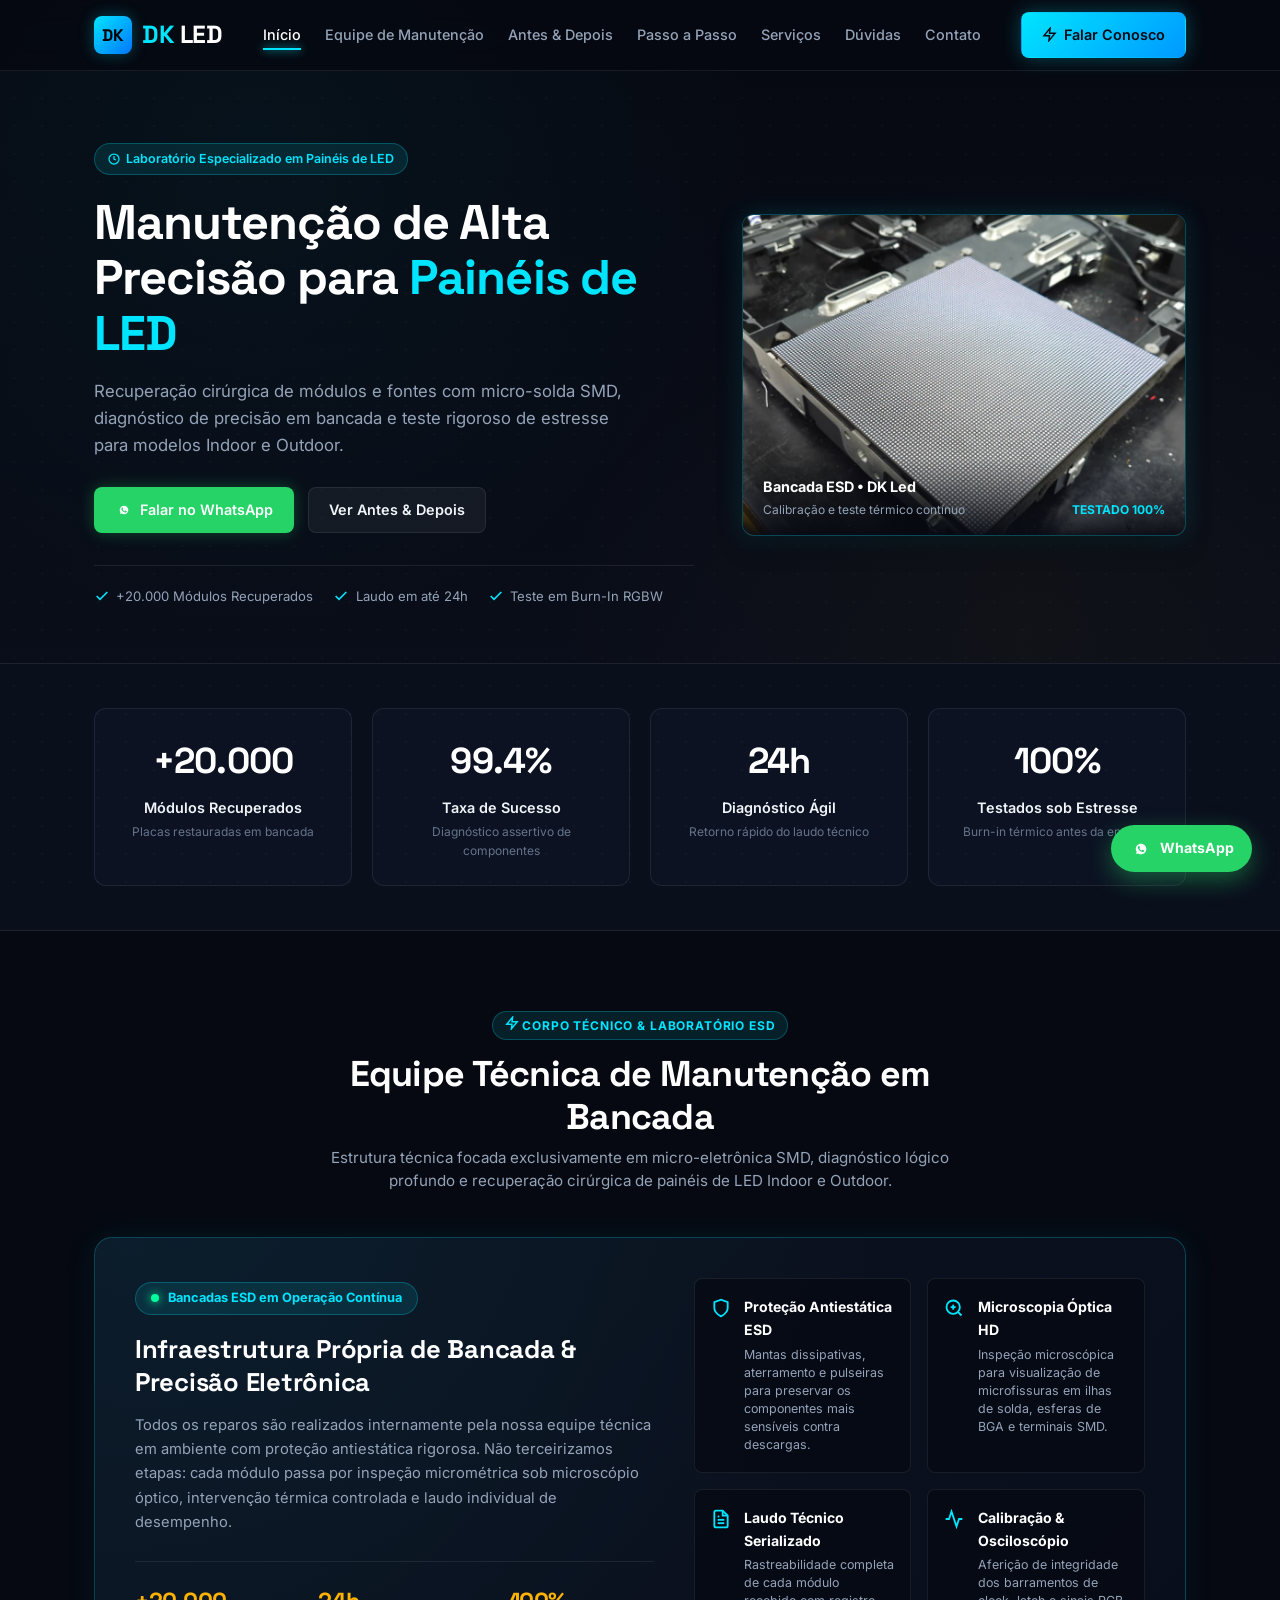
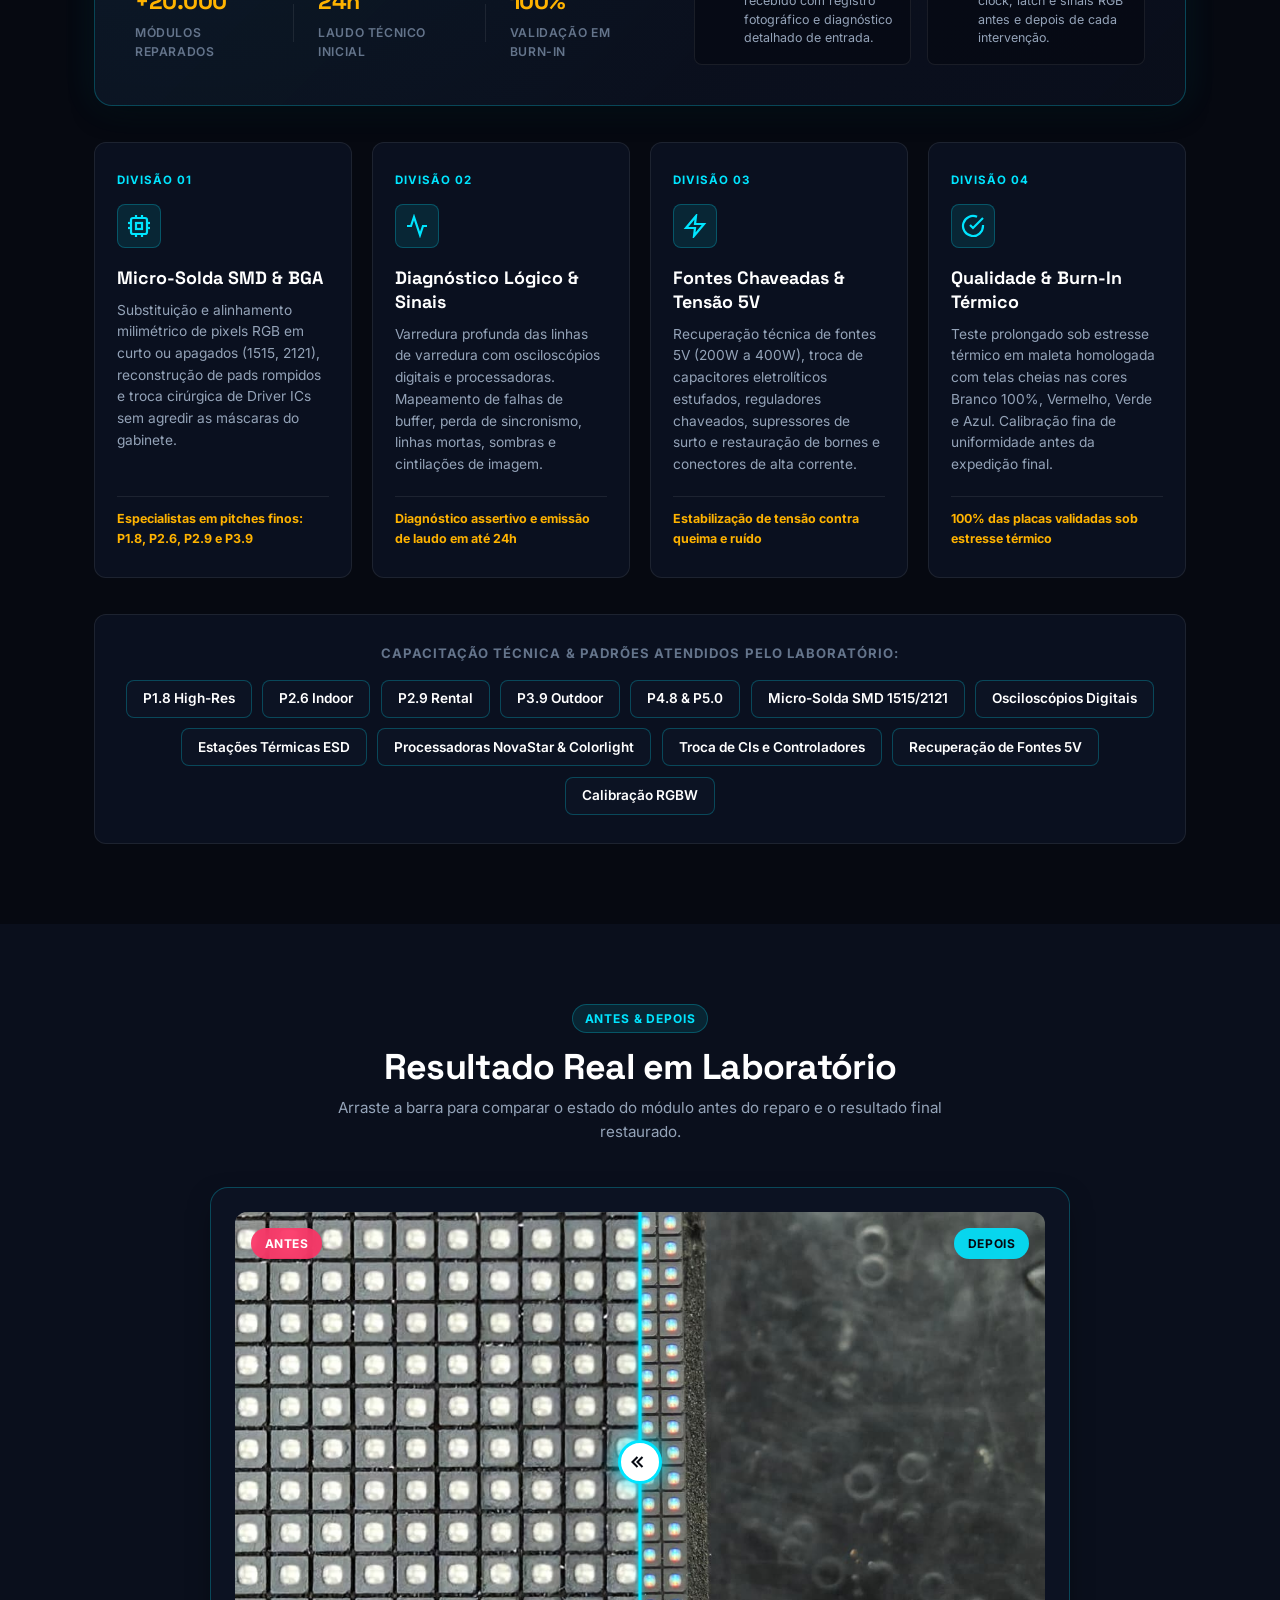
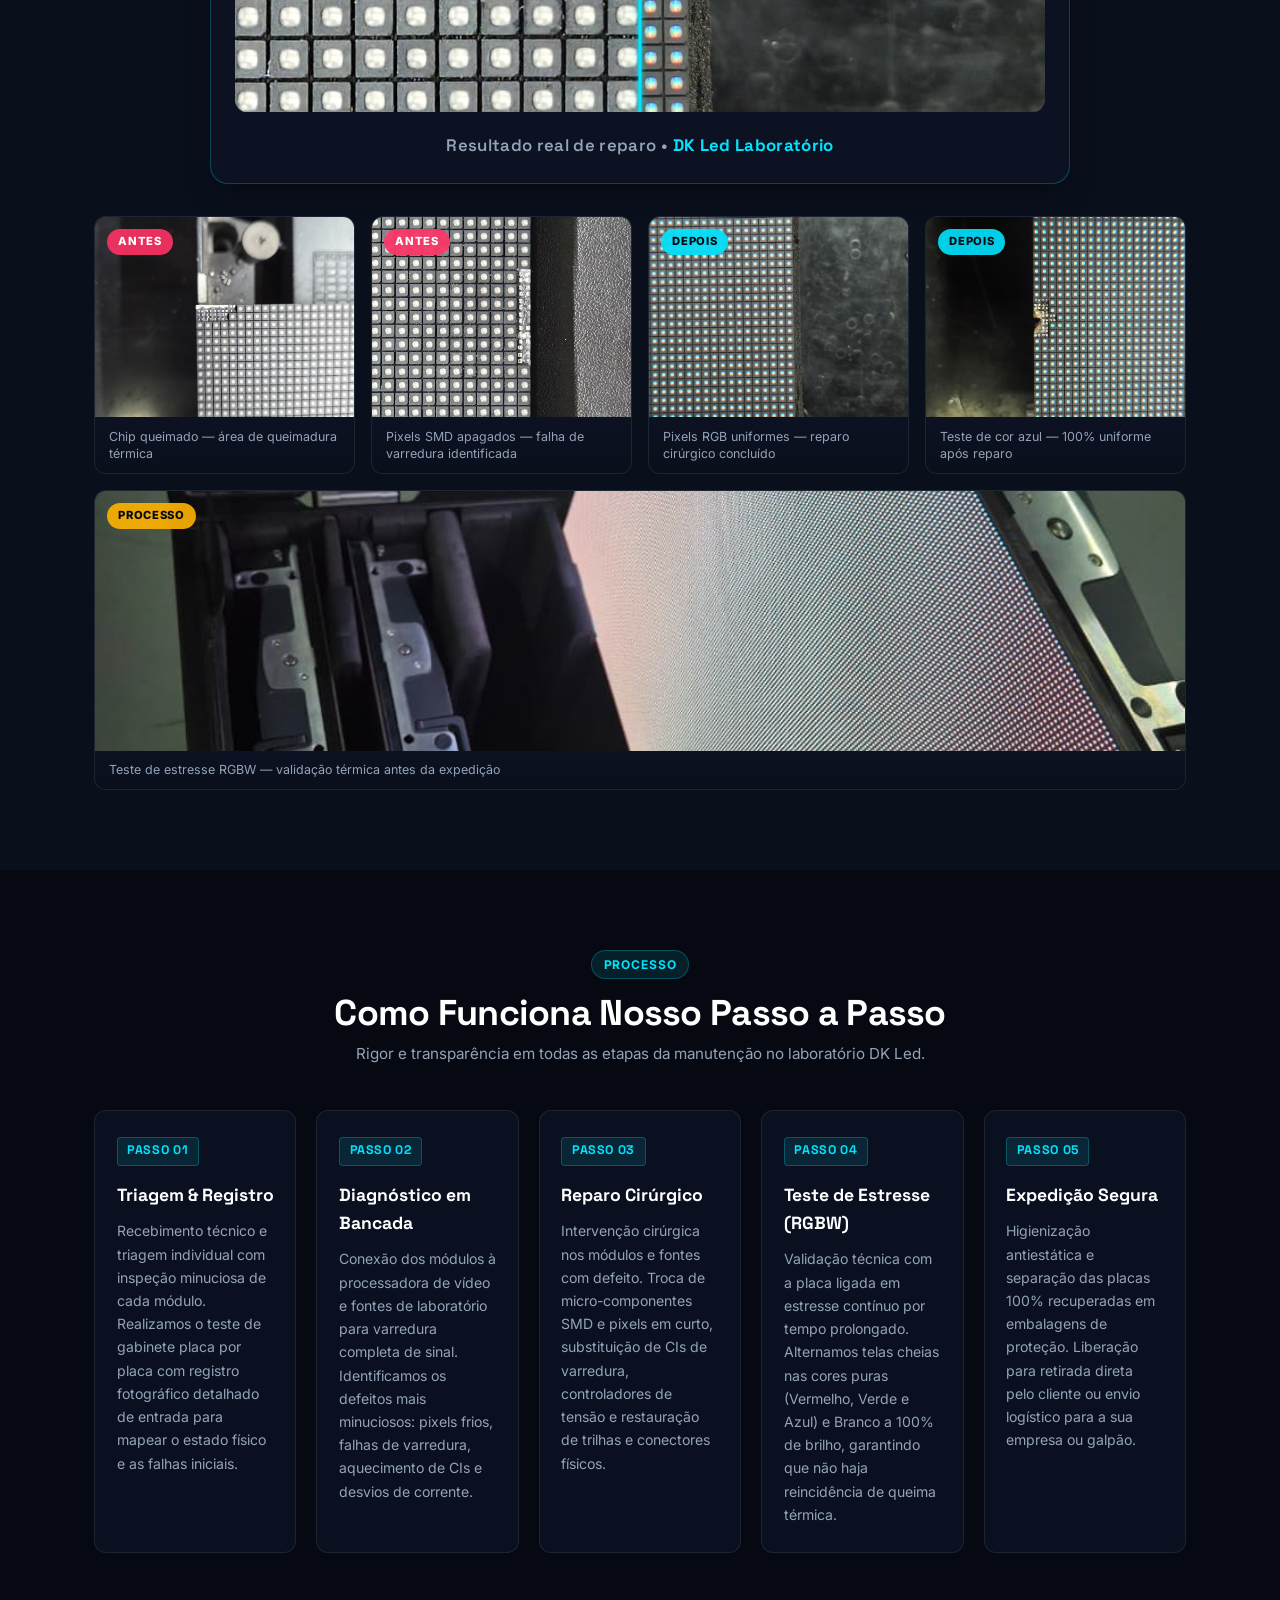
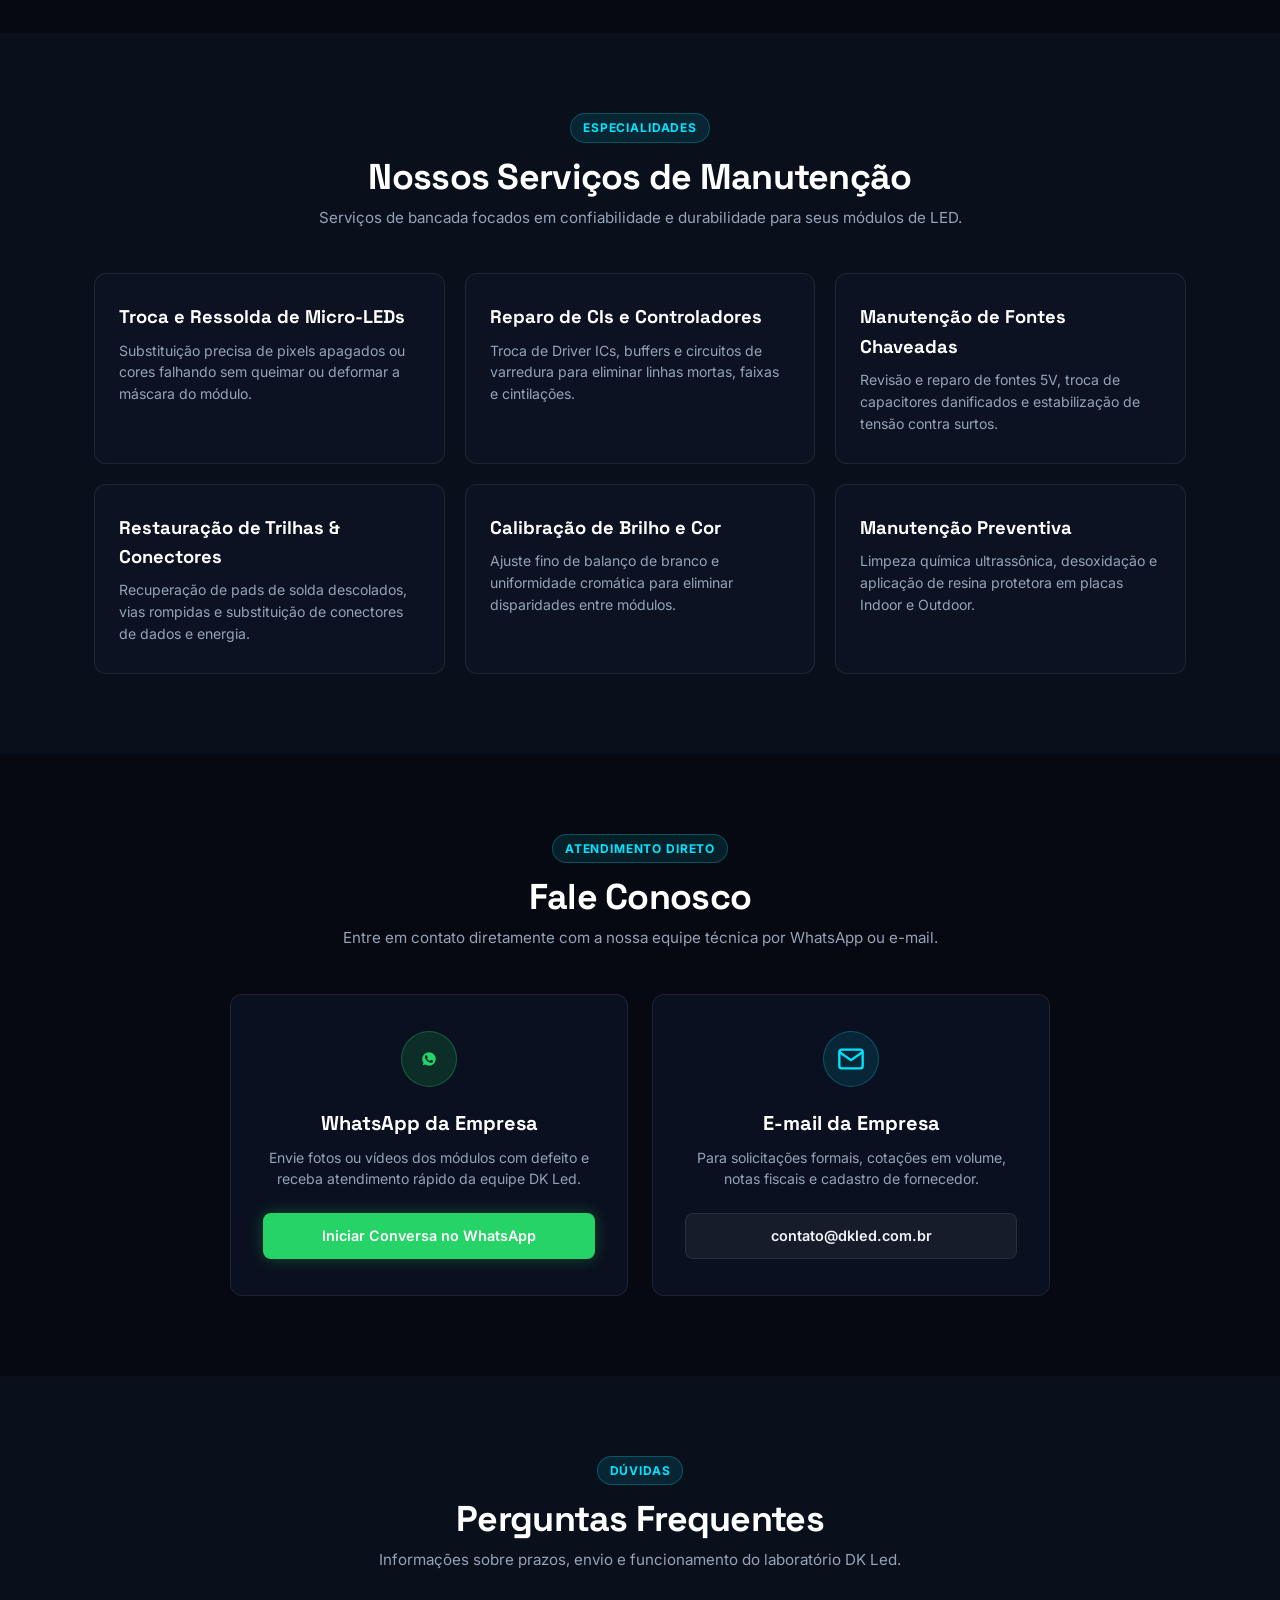
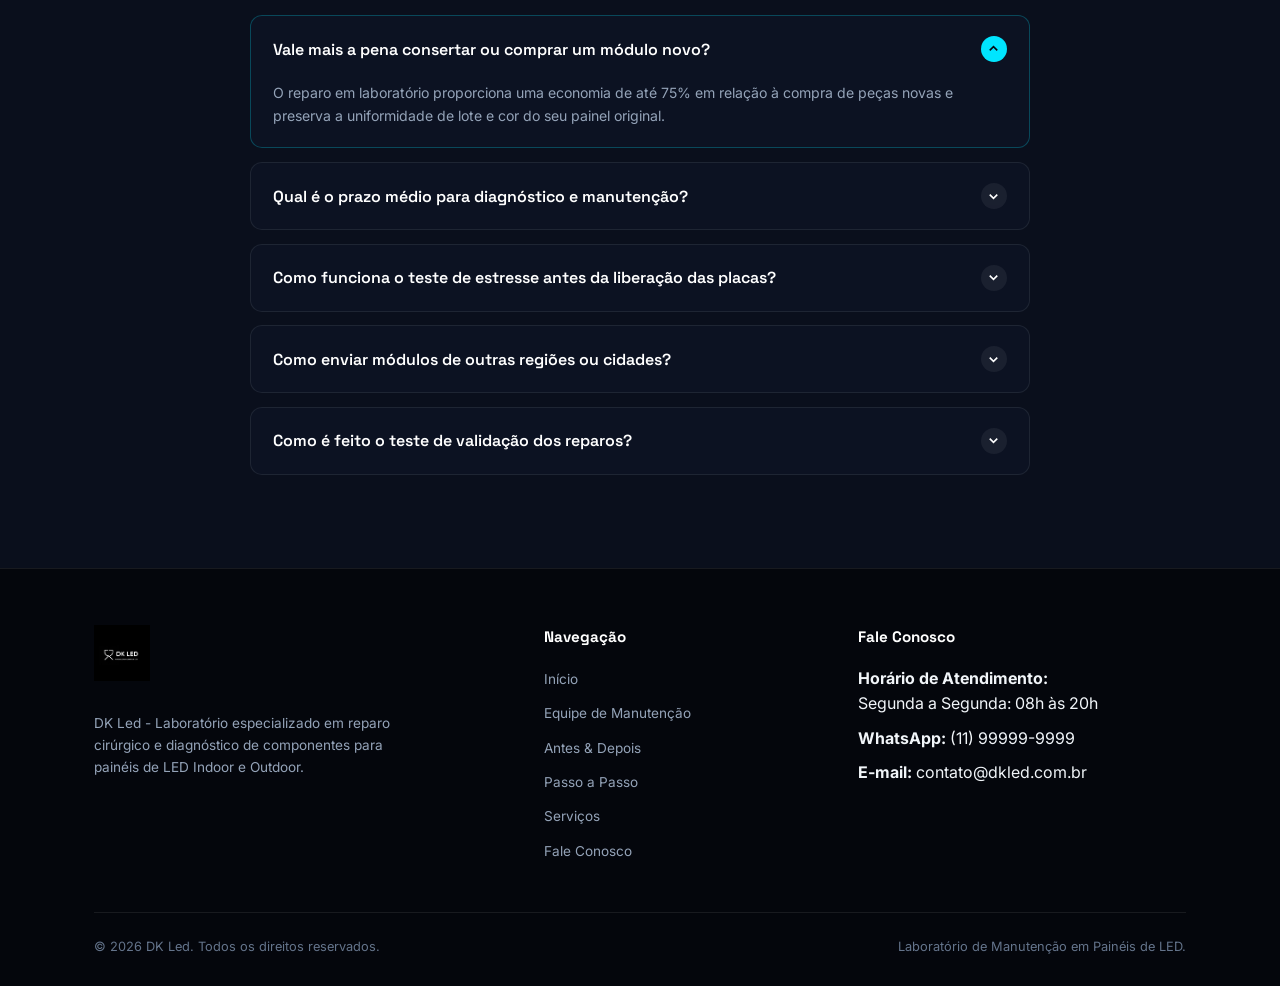
==== commit 7a1185cf: "att" ====
--- a/dkled-apresentacao.html
+++ b/dkled-apresentacao.html
@@ -8,7 +8,7 @@
 
   <!-- SEO & Meta Tags -->
   <meta name="description"
-    content="Laboratório especializado em manutenção de painéis de LED Indoor e Outdoor (P1.8, P2.6, P2.9, P3.9). Micro-solda SMD, troca de pixels e reparo de fontes com garantia.">
+    content="Laboratório especializado em manutenção de painéis de LED Indoor e Outdoor (P1.8, P2.6, P2.9, P3.9). Micro-solda SMD, troca de pixels e reparo de fontes de alimentação.">
   <meta name="keywords"
     content="manutenção painel de led, conserto painel de led, reparo módulo led, troca smd led, time de tecnicos dk led, equipe tecnica painel led, reparo p2.9, reparo p3.9, led apagado">
   <meta name="author" content="DK Led">
@@ -1617,7 +1617,7 @@
               <svg width="16" height="16" viewBox="0 0 24 24" fill="none" stroke="currentColor" stroke-width="2.5">
                 <polyline points="20 6 9 17 4 12"></polyline>
               </svg>
-              <span>Garantia de 90 Dias</span>
+              <span>Teste em Burn-In RGBW</span>
             </div>
           </div>
         </div>
@@ -1710,8 +1710,8 @@
             </div>
             <div class="lab-metric-sep"></div>
             <div class="lab-metric-item">
-              <span class="lab-metric-value">90 Dias</span>
-              <span class="lab-metric-label">Garantia em Serviços</span>
+              <span class="lab-metric-value">100%</span>
+              <span class="lab-metric-label">Validação em Burn-In</span>
             </div>
           </div>
         </div>
@@ -1837,9 +1837,9 @@
           </div>
           <h3 class="division-title">Qualidade &amp; Burn-In Térmico</h3>
           <p class="division-desc">
-            Teste prolongado sob estresse térmico em maleta homologada com telas cheias nas cores Branco 100%, Vermelho, Verde e Azul. Calibração fina de uniformidade antes da expedição com garantia.
+            Teste prolongado sob estresse térmico em maleta homologada com telas cheias nas cores Branco 100%, Vermelho, Verde e Azul. Calibração fina de uniformidade antes da expedição final.
           </p>
-          <div class="division-tag-info">100% das placas validadas com garantia de 90 dias</div>
+          <div class="division-tag-info">100% das placas validadas sob estresse térmico</div>
         </div>
       </div>
 
@@ -1995,9 +1995,9 @@
 
         <div class="step-card-clean">
           <span class="step-tag-num">PASSO 05</span>
-          <h3 class="step-title-clean">Expedição &amp; Garantia</h3>
+          <h3 class="step-title-clean">Expedição Segura</h3>
           <p class="step-desc-clean">
-            Higienização antiestática e separação das placas 100% recuperadas em embalagens de proteção. Liberação com certificado de garantia de 90 dias para retirada direta pelo cliente ou envio logístico para a sua empresa ou galpão.
+            Higienização antiestática e separação das placas 100% recuperadas em embalagens de proteção. Liberação para retirada direta pelo cliente ou envio logístico para a sua empresa ou galpão.
           </p>
         </div>
       </div>
@@ -2118,7 +2118,7 @@
         <div class="section-tag">Dúvidas</div>
         <h2 class="section-title">Perguntas Frequentes</h2>
         <p class="section-description">
-          Informações sobre prazos, envio e garantia no laboratório DK Led.
+          Informações sobre prazos, envio e funcionamento do laboratório DK Led.
         </p>
       </div>
 
@@ -2194,7 +2194,7 @@
 
         <div class="faq-item">
           <button class="faq-question" aria-expanded="false">
-            <span>Qual é a garantia oferecida pela DK Led?</span>
+            <span>Como é feito o teste de validação dos reparos?</span>
             <div class="faq-icon">
               <svg width="15" height="15" viewBox="0 0 24 24" fill="none" stroke="currentColor" stroke-width="2.5">
                 <polyline points="6 9 12 15 18 9"></polyline>
@@ -2203,8 +2203,7 @@
           </button>
           <div class="faq-answer">
             <p>
-              Todos os módulos e fontes reparados saem do nosso laboratório com garantia técnica de 90 dias sobre os
-              serviços e componentes substituídos.
+              Todos os módulos e fontes passam por teste contínuo de estresse térmico (Burn-In RGBW com 100% de brilho) em maleta homologada e bancada ESD antes de serem liberados para entrega.
             </p>
           </div>
         </div>
